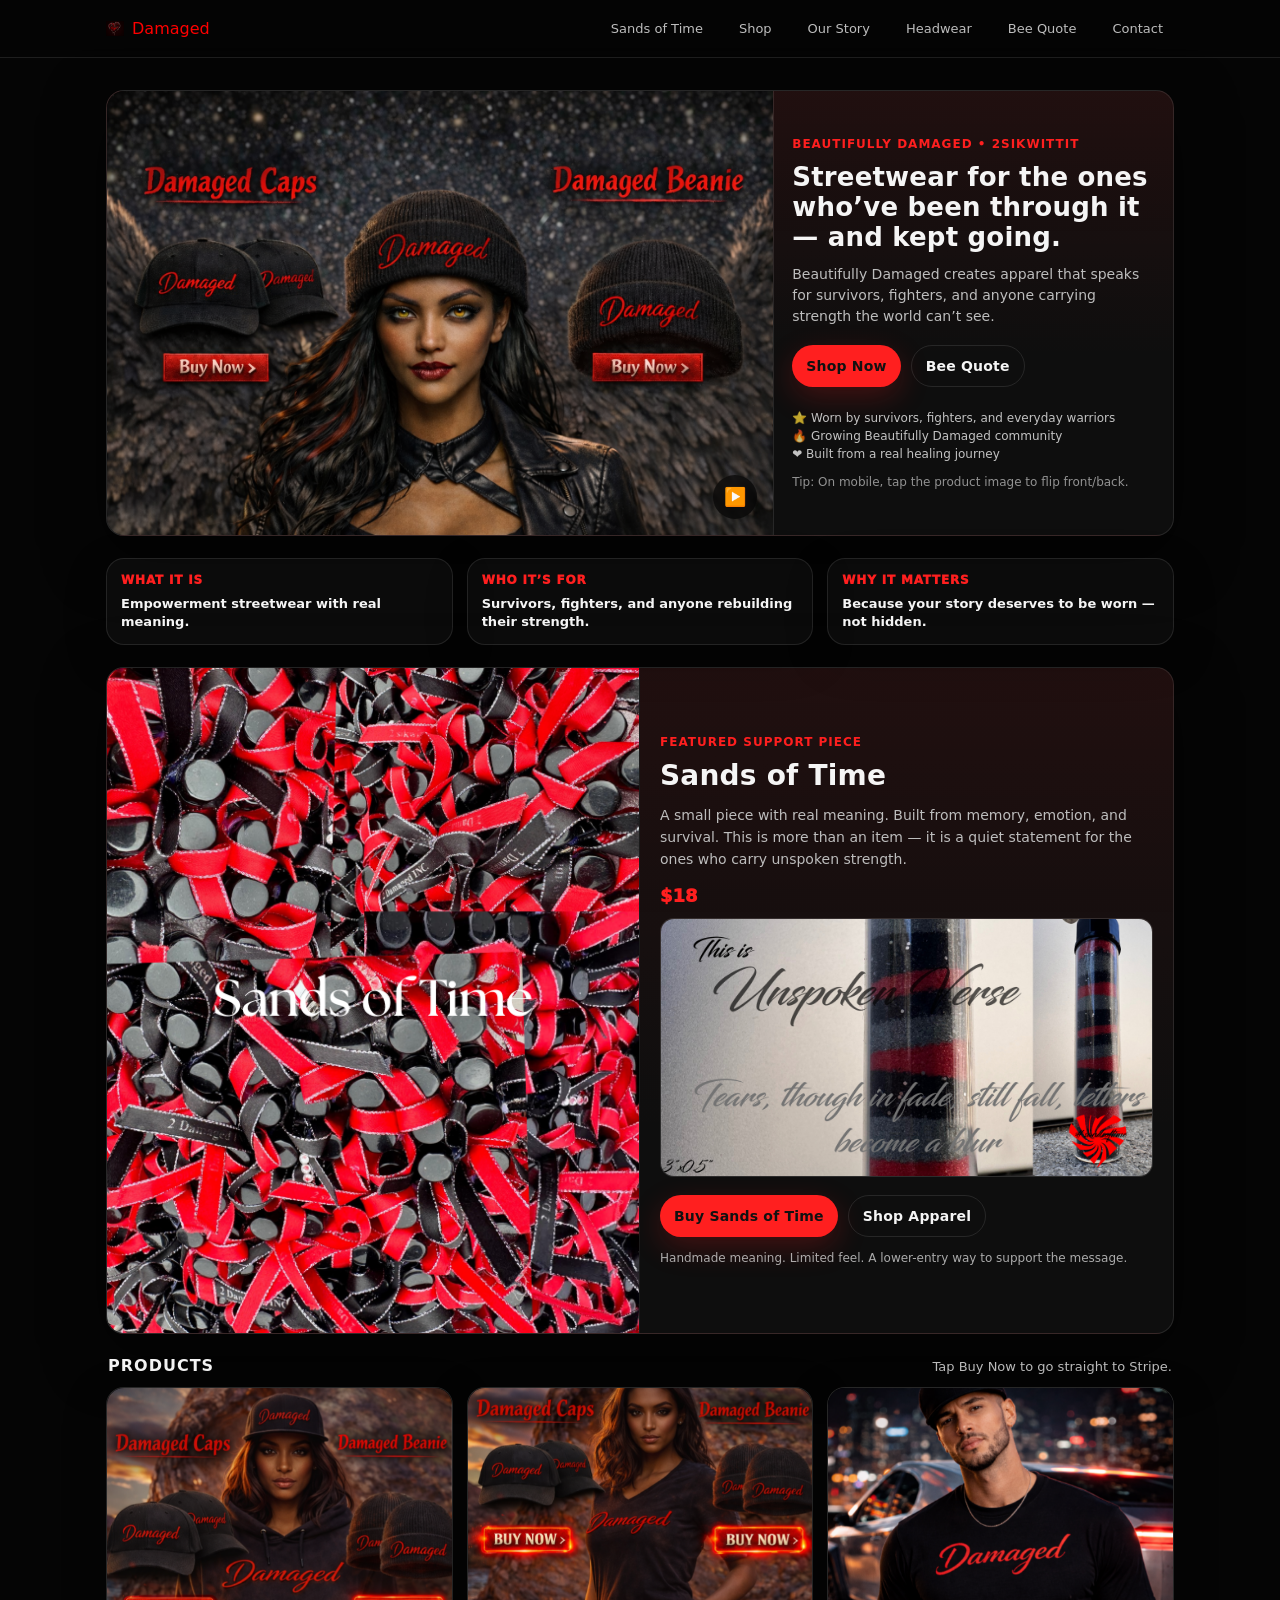
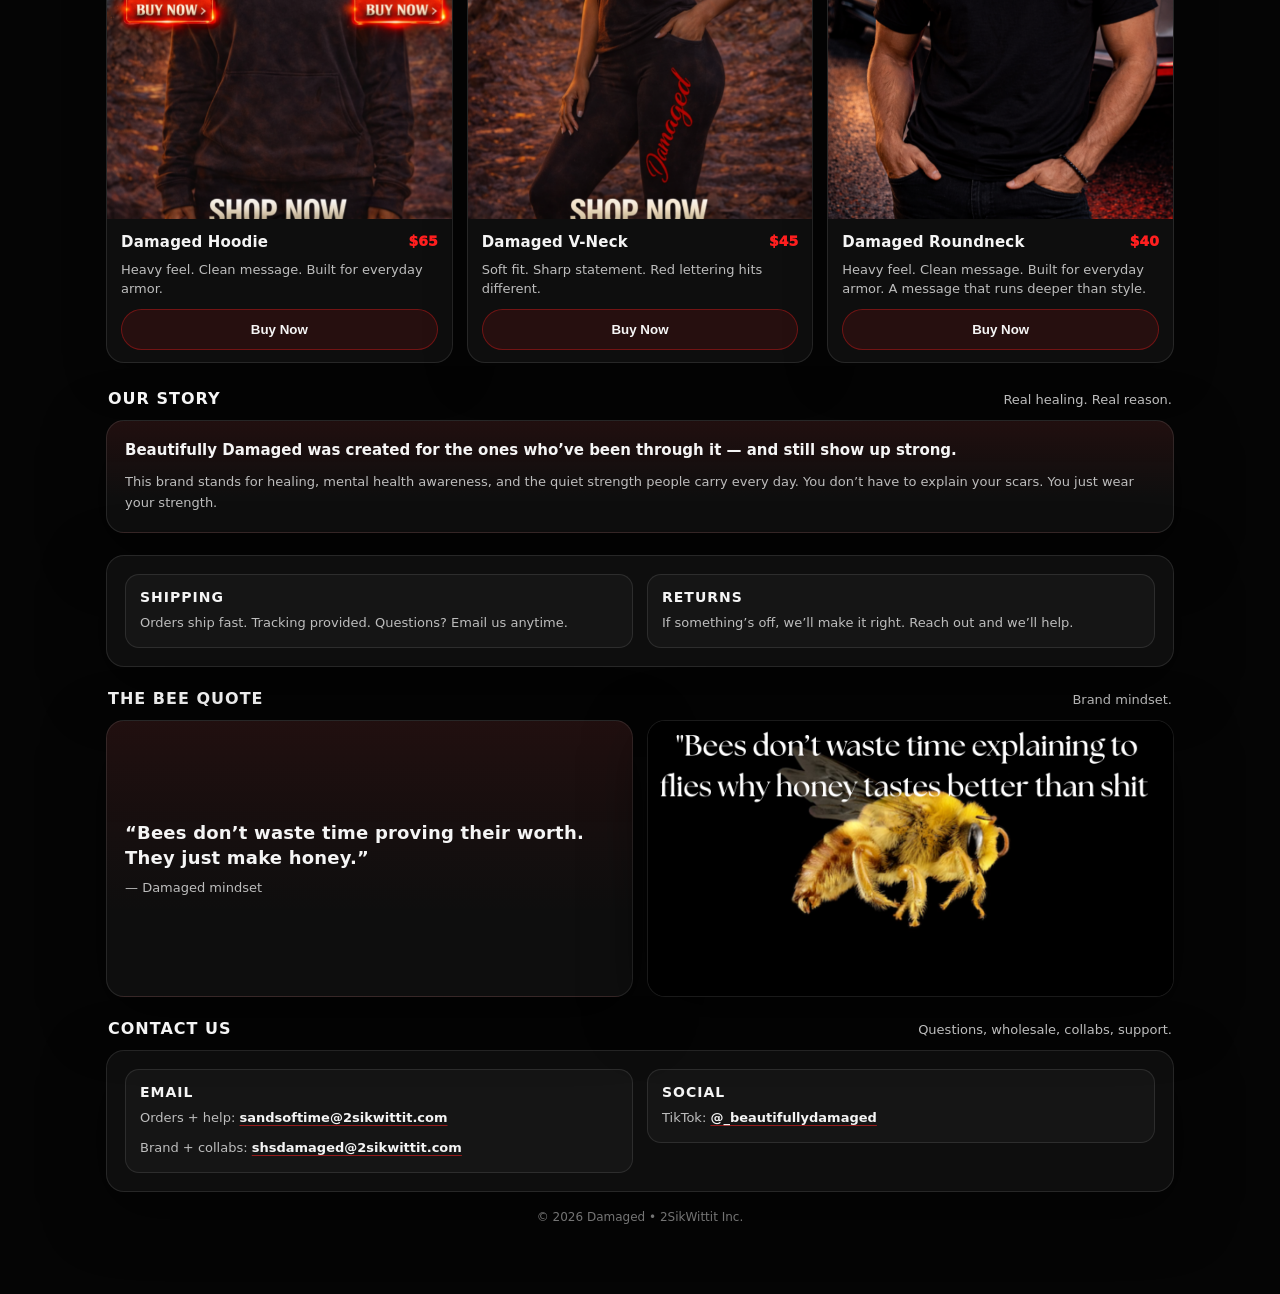
==== index.html @ e247fdb5 "added an image" ====
<!DOCTYPE html>
<html lang="en">
<head>
  <meta charset="UTF-8" />
  <meta name="viewport" content="width=device-width,initial-scale=1" />
  <title>Damaged | Mini Shop</title>

  <style>
    :root{
      --bg:#050505;
      --panel:#0e0e0e;
      --text:#f5f5f5;
      --muted:#bdbdbd;
      --red:#ff1f1f;
      --line:rgba(255,255,255,.10);
      --shadow: 0 18px 60px rgba(0,0,0,.55);
      --radius: 18px;
    }

    *{ box-sizing:border-box; }
    html,body{ margin:0; padding:0; background:var(--bg); color:var(--text); font-family: system-ui,-apple-system,Segoe UI,Roboto,Arial,sans-serif; }
    a{ color:inherit; text-decoration:none; }
    img{ max-width:100%; display:block; }

    /* Sticky Top Bar */
    .topbar{
      position:sticky; top:0; z-index:50;
      background: rgba(5,5,5,.72);
      backdrop-filter: blur(10px);
      border-bottom:1px solid var(--line);
    }
    .topbar-inner{
      max-width:1100px; margin:0 auto;
      display:flex; align-items:center; justify-content:space-between;
      padding:12px 16px;
      gap:14px;
    }
    .brand {
  display: flex;
  align-items: center;
  gap: 8px;
}
.brand span {
  color: red;
}

.brand-heart {
  width: 18px;
  height: 18px;
  object-fit: contain;
}

    .nav{
      display:flex; gap:14px; align-items:center;
      font-size:13px; color:var(--muted);
    }
    .nav a{ padding:8px 10px; border-radius:999px; border:1px solid transparent; }
    .nav a:hover{ border-color:var(--line); color:var(--text); }

    /* Layout */
    .wrap{ max-width:1100px; margin:0 auto; padding:18px 16px 70px; }

    /* HERO VIDEO */
    .hero{
      margin-top:14px;
      border:1px solid var(--line);
      background: linear-gradient(180deg, rgba(255,31,31,.08), transparent 60%), var(--panel);
      border-radius: var(--radius);
      overflow:hidden;
      box-shadow: var(--shadow);
    }
    .hero-grid{
      display:grid;
      grid-template-columns: 1.25fr .75fr;
      gap:0;
    }
    .hero-media{
      position:relative;
      background:#000;
      min-height:260px;
    }
    .hero-media video{
      width:100%;
      height:100%;
      object-fit:cover;
      display:block;
    }
    .hero-copy{
      padding:20px 18px;
      border-left:1px solid var(--line);
      display:flex;
      flex-direction:column;
      justify-content:center;
      gap:12px;
    }
    .kicker{
      color:var(--red);
      font-weight:900;
      letter-spacing:1px;
      text-transform:uppercase;
      font-size:12px;
    }
    h1{
      margin:0;
      font-size:26px;
      line-height:1.15;
      letter-spacing:.2px;
    }
    .sub{
      margin:0;
      color:var(--muted);
      line-height:1.5;
      font-size:14px;
    }
    .cta-row{
      display:flex; gap:10px; flex-wrap:wrap;
      margin-top:6px;
    }
    .btn{
      appearance:none; border:none; cursor:pointer;
      padding:12px 14px;
      border-radius:999px;
      font-weight:850;
      letter-spacing:.2px;
      font-size:14px;
      display:inline-flex; align-items:center; justify-content:center;
      gap:10px;
      transition: transform .12s ease, filter .12s ease, background .12s ease, border-color .12s ease;
      user-select:none;
      white-space:nowrap;
    }
    .btn:active{ transform: translateY(1px); }
    .btn-primary{
      background: var(--red);
      color:#111;
      box-shadow: 0 10px 30px rgba(255,31,31,.22);
    }
    .btn-primary:hover{ filter: brightness(1.05); }
    .btn-ghost{
      background: transparent;
      border:1px solid var(--line);
      color:var(--text);
    }
    .btn-ghost:hover{ border-color: rgba(255,255,255,.25); }

    /* Section headings */
    .section{ margin-top:22px; }
    .section-head{
      display:flex; align-items:baseline; justify-content:space-between; gap:10px;
      margin:0 2px 12px;
    }
    .section-head h2{
      margin:0;
      font-size:16px;
      text-transform:uppercase;
      letter-spacing:1px;
    }
    .section-head p{
      margin:0;
      color:var(--muted);
      font-size:13px;
    }

    /* PRODUCTS */
    .grid{
      display:grid;
      grid-template-columns: repeat(3, 1fr);
      gap:14px;
    }
    .card{
      border:1px solid var(--line);
      background: var(--panel);
      border-radius: var(--radius);
      overflow:hidden;
      box-shadow: 0 14px 40px rgba(0,0,0,.35);
      display:flex;
      flex-direction:column;
      min-height: 100%;
    }
.valuebar{
  display:grid;
  grid-template-columns: repeat(3,1fr);
  gap:14px;
}
.value{
  border:1px solid var(--line);
  background: rgba(255,255,255,.03);
  border-radius: var(--radius);
  padding:14px;
  box-shadow: 0 14px 40px rgba(0,0,0,.25);
}
.value-title{
  color: var(--red);
  font-weight:950;
  letter-spacing:.8px;
  text-transform:uppercase;
  font-size:12px;
  margin-bottom:8px;
}
.value-text{
  color: var(--text);
  font-weight:750;
  line-height:1.35;
  font-size:13px;
}

    /* Flip Wrapper */
    .flip-wrapper{
      position:relative;
      aspect-ratio: 4 / 5;
      background:#000;
      overflow:hidden;
    }
    .flip-wrapper img{
      position:absolute;
      inset:0;
      width:100%;
      height:100%;
      object-fit:cover;
      transform: scale(1.02);
      transition: opacity .28s ease, transform .35s ease;
      will-change: opacity, transform;
    }
    .flip-wrapper img.back{ opacity:0; }
    .card:hover .flip-wrapper img.front{ opacity:0; }
    .card:hover .flip-wrapper img.back{ opacity:1; }
    .card:hover .flip-wrapper img{ transform: scale(1.06); }

    /* Mobile: tap-to-toggle */
    .card.is-flipped .flip-wrapper img.front{ opacity:0; }
    .card.is-flipped .flip-wrapper img.back{ opacity:1; }

    .card .body{
      padding:14px 14px 12px;
      display:flex;
      flex-direction:column;
      gap:10px;
      flex:1;
    }
    .title-row{
      display:flex; align-items:flex-start; justify-content:space-between; gap:10px;
    }
    .title{
      margin:0;
      font-weight:900;
      letter-spacing:.2px;
      font-size:15px;
      line-height:1.2;
    }
    .price{
      color:var(--red);
      font-weight:950;
      font-size:14px;
      white-space:nowrap;
    }
    .desc{
      margin:0;
      color:var(--muted);
      font-size:13px;
      line-height:1.45;
      min-height: 34px;
    }
    .buy{
      margin-top:auto;
      display:flex;
      gap:10px;
      align-items:center;
    }
    .btn-buy{
      width:100%;
      background: rgba(255,31,31,.10);
      border:1px solid rgba(255,31,31,.35);
      color:var(--text);
      padding:12px 14px;
      border-radius:999px;
      font-weight:900;
      cursor:pointer;
      transition: filter .12s ease, transform .12s ease, border-color .12s ease;
    }
    .btn-buy:hover{
      filter: brightness(1.12);
      border-color: rgba(255,31,31,.55);
    }
    .hint{
      font-size:12px;
      color:rgba(255,255,255,.55);
      margin:0;
    }
   /* 🔥 Micro social proof */
.micro-proof{
  margin-top:10px;
  font-size:12px;
  color:rgba(255,255,255,.75);
  line-height:1.5;
}

/* Optional: extra breathing room above the Story section */
#story{
  margin-top:26px;
}

.story{
  border:1px solid var(--line);
  background: linear-gradient(180deg, rgba(255,31,31,.08), transparent 70%), var(--panel);
  border-radius: var(--radius);
  padding:18px;
  box-shadow: var(--shadow);
}
.story-lead{
  margin:0 0 10px;
  font-size:15px;
  font-weight:850;
  line-height:1.55;
}
.story-sub{
  margin:0;
  color: var(--muted);
  font-size:13px;
  line-height:1.6;
}

    /* BEE QUOTE */
    .bee{
      display:grid;
      grid-template-columns: 1fr 1fr;
      gap:14px;
      align-items:stretch;
    }
    blockquote{
      margin:0;
      padding:18px;
      border-radius: var(--radius);
      border:1px solid var(--line);
      background: linear-gradient(180deg, rgba(255,31,31,.08), transparent 70%), var(--panel);
      box-shadow: var(--shadow);
      display:flex;
      flex-direction:column;
      justify-content:center;
      gap:10px;
    }
    blockquote .q{
      font-size:18px;
      line-height:1.35;
      font-weight:900;
      letter-spacing:.2px;
    }
    blockquote .by{
      color:var(--muted);
      font-size:13px;
    }
    .bee-img{
      border-radius: var(--radius);
      overflow:hidden;
      border:1px solid var(--line);
      background:#000;
      box-shadow: var(--shadow);
      min-height: 240px;
    }
    .bee-img img{
      width:100%;
      height:100%;
      object-fit:cover;
    }

    /* CONTACT */
    .contact{
      border:1px solid var(--line);
      background: var(--panel);
      border-radius: var(--radius);
      padding:18px;
      box-shadow: var(--shadow);
      display:grid;
      grid-template-columns: 1fr 1fr;
      gap:14px;
      align-items:start;
    }
    .contact h3{
      margin:0 0 8px;
      text-transform:uppercase;
      letter-spacing:1px;
      font-size:14px;
    }
    .contact p{
      margin:0;
      color:var(--muted);
      line-height:1.55;
      font-size:13px;
    }
    .contact .box{
      border:1px solid var(--line);
      border-radius: 14px;
      padding:14px;
      background: rgba(255,255,255,.03);
    }
    .contact a{
      color: var(--text);
      font-weight:900;
      text-decoration: underline;
      text-decoration-color: rgba(255,31,31,.55);
      text-underline-offset: 3px;
    }

    footer{
      margin-top:18px;
      color:rgba(255,255,255,.45);
      font-size:12px;
      text-align:center;
    }

    /* Responsive */
    @media (max-width: 900px){
    .valuebar{ grid-template-columns: 1fr; }
      .hero-grid{ grid-template-columns: 1fr; }
      .hero-copy{ border-left:none; border-top:1px solid var(--line); }
      .grid{ grid-template-columns: repeat(2, 1fr); }
      .bee{ grid-template-columns: 1fr; }
      .contact{ grid-template-columns: 1fr; }
    }
    @media (max-width: 520px){
      .grid{ grid-template-columns: 1fr; }
      h1{ font-size:22px; }
    }
   .sound-btn {
  background: rgba(0,0,0,0.6);   /* subtle dark circle */
  color: white;
  border: none;
  width: 44px;
  height: 44px;
  border-radius: 50%;
  cursor: pointer;

  display: flex;
  align-items: center;
  justify-content: center;

  font-size: 18px;
  line-height: 1;

  position: absolute;
  bottom: 16px;
  right: 16px;

  backdrop-filter: blur(6px);
}

.sound-btn:hover {
  background: rgba(0,0,0,0.8);
}
/* FEATURED SANDS OF TIME */
.featured{
  margin-top:22px;
  border:1px solid var(--line);
  background: linear-gradient(180deg, rgba(255,31,31,.08), transparent 70%), var(--panel);
  border-radius: var(--radius);
  overflow:hidden;
  box-shadow: var(--shadow);
}

.featured-grid{
  display:grid;
  grid-template-columns: 1fr 1fr;
  gap:0;
}

.featured-media{
  border-right:1px solid var(--line);
  background:#000;
}

.featured-media img{
  width:100%;
  height:100%;
  object-fit:cover;
  display:block;
}

.featured-copy{
  padding:22px 20px;
  display:flex;
  flex-direction:column;
  justify-content:center;
  gap:12px;
}

.featured-kicker{
  color:var(--red);
  font-weight:900;
  letter-spacing:1px;
  text-transform:uppercase;
  font-size:12px;
}

.featured-title{
  margin:0;
  font-size:28px;
  line-height:1.1;
  font-weight:900;
  letter-spacing:.2px;
}

.featured-sub{
  margin:0;
  color:var(--muted);
  line-height:1.6;
  font-size:14px;
}

.featured-verse{
  border:1px solid var(--line);
  background: rgba(255,255,255,.03);
  border-radius: 14px;
  overflow:hidden;
}

.featured-verse img{
  width:100%;
  display:block;
}

.featured-price{
  color:var(--red);
  font-weight:950;
  font-size:18px;
  margin-top:2px;
}

.featured-note{
  font-size:12px;
  color:rgba(255,255,255,.65);
  line-height:1.5;
}

@media (max-width: 900px){
  .featured-grid{
    grid-template-columns:1fr;
  }

  .featured-media{
    border-right:none;
    border-bottom:1px solid var(--line);
  }

  .featured-title{
    font-size:24px;
  }
}

  </style>
</head>

<body>
  <header class="topbar">
    <div class="topbar-inner">
      <div class="brand">
  <img src="ad/images/DamagedHeart.jpeg" alt="Damaged Heart" class="brand-heart">
  <span>Damaged</span>
</div>

      <nav class="nav">
        <a href="#sands">Sands of Time</a>
  <a href="#shop">Shop</a>
  <a href="#story">Our Story</a>
  <a href="ad2.html">Headwear</a>
  <a href="#bee">Bee Quote</a>
  <a href="#contact">Contact</a>
</nav>
    </div>
  </header>

  <main class="wrap">

    <!-- HERO VIDEO -->
    <section class="hero" id="top">
  <div class="hero-grid">
 <!-- LEFT SIDE: VIDEO -->
    <div class="hero-media">
      <video id="adVideo" autoplay muted loop playsinline preload="metadata"
        poster="ad/images/beanieredstitchdamagedMastercopy.png">
        <source src="ad/video/ad.mp4" type="video/mp4" />
      </video>

      <button id="soundBtn" class="sound-btn" type="button" aria-label="Enable sound">▶️</button>
    </div>
     <!-- ✅ RIGHT SIDE: ALL TEXT MUST BE INSIDE THIS -->
<div class="hero-copy">
    
     <div class="kicker">Beautifully Damaged • 2SikWittit</div>

      <h1>
        Streetwear for the ones who’ve been through it — and kept going.
      </h1>

      <p class="sub">
        Beautifully Damaged creates apparel that speaks for survivors,
        fighters, and anyone carrying strength the world can’t see.
      </p>

      <div class="cta-row">
        <a class="btn btn-primary" href="ad2.html">Shop Now</a>
        <a class="btn btn-ghost" href="#bee">Bee Quote</a>
      </div>

      <div class="micro-proof">
        ⭐ Worn by survivors, fighters, and everyday warriors<br>
        🔥 Growing Beautifully Damaged community<br>
        ❤️ Built from a real healing journey
      </div>

      <p class="hint">Tip: On mobile, tap the product image to flip front/back.</p>

    </div>
  </div>
</section>
    
<!-- VALUE CLARITY (ADD THIS HERE) -->
 <section class="section" id="why">
  <div class="valuebar">

    <div class="value">
      <div class="value-title">What it is</div>
      <div class="value-text">
        Empowerment streetwear with real meaning.
      </div>
    </div>

    <div class="value">
      <div class="value-title">Who it’s for</div>
      <div class="value-text">
        Survivors, fighters, and anyone rebuilding their strength.
      </div>
    </div>

    <div class="value">
      <div class="value-title">Why it matters</div>
      <div class="value-text">
        Because your story deserves to be worn — not hidden.
      </div>
    </div>

  </div>
</section>
<!-- FEATURED SANDS OF TIME -->
<section class="featured" id="sands">
  <div class="featured-grid">

    <div class="featured-media">
      <img src="ad/images/NewGiftSet.png" alt="Sands of Time collection">
    </div>

    <div class="featured-copy">
      <div class="featured-kicker">Featured support piece</div>

      <h2 class="featured-title">Sands of Time</h2>

      <p class="featured-sub">
        A small piece with real meaning. Built from memory, emotion, and survival.
        This is more than an item — it is a quiet statement for the ones who carry
        unspoken strength.
      </p>

      <div class="featured-price">$18</div>

      <div class="featured-verse">
        <img src="ad/images/UnspokenVerse.png" alt="Unspoken Verse for Sands of Time">
      </div>

      <div class="cta-row">
        <a class="btn btn-primary" href="https://buy.stripe.com/4gMdRb2Q54B2cop62ocfK0k" target="_blank" rel="noopener">
          Buy Sands of Time
        </a>
        <a class="btn btn-ghost" href="#shop">Shop Apparel</a>
      </div>

      <div class="featured-note">
        Handmade meaning. Limited feel. A lower-entry way to support the message.
      </div>
    </div>

  </div>
</section>
    <!-- PRODUCTS (2 or 3) -->
    <section class="section" id="shop">
      <div class="section-head">
        <h2>Products</h2>
        <p>Tap Buy Now to go straight to Stripe.</p>
      </div>

      <div class="grid">

        <!-- PRODUCT 1 -->
        <article class="card" data-payment-link="https://buy.stripe.com/14A14p76l2sU1JL4YkcfK0a">
          <div class="flip-wrapper" role="button" aria-label="Flip product image">
            <!-- Replace these two images with your front/back files -->
            <img class="front" src="ad/images/NewHoodieFront.png" alt="Damaged Hoodie - Front">
            <img class="back"  src="ad/images/NewHoodieBack.png"  alt="Damaged Hoodie - Back">
          </div>
          <div class="body">
            <div class="title-row">
              <p class="title">Damaged Hoodie</p>
              <div class="price">$65</div>
            </div>
            <p class="desc">Heavy feel. Clean message. Built for everyday armor.</p>
            <div class="buy">
              <button class="btn-buy">Buy Now</button>
            </div>
          </div>
        </article>

        <!-- PRODUCT 2 -->
        <article class="card" data-payment-link="https://buy.stripe.com/9B68wR62hffGewxeyUcfK07">
          <div class="flip-wrapper" role="button" aria-label="Flip product image">
            <img class="front" src="ad/images/NewVneck.png" alt="Damaged V-Neck - Front">
            <img class="back"  src="ad/images/NewVneckBack.png"  alt="Damaged V-Neck - Back">
          </div>
          <div class="body">
            <div class="title-row">
              <p class="title">Damaged V-Neck</p>
              <div class="price">$45</div>
            </div>
            <p class="desc">Soft fit. Sharp statement. Red lettering hits different.</p>
            <div class="buy">
              <button class="btn-buy">Buy Now</button>
            </div>
          </div>
        </article>

        <!-- PRODUCT 3 (OPTIONAL) -->
        <article class="card" data-payment-link="https://buy.stripe.com/6oUfZjduJebCdst0I4cfK08">
          <div class="flip-wrapper" role="button" aria-label="Flip product image">
            <img class="front" src="ad/images/NewMale2Roundneck.png" alt="Damaged Beanie - Front">
            <img class="back"  src="ad/images/NewMale2Roundneckback.png"  alt="Damaged Beanie - Back">
          </div>
          <div class="body">
            <div class="title-row">
              <p class="title">Damaged Roundneck</p>
              <div class="price">$40</div>
            </div>
            <p class="desc">Heavy feel. Clean message. Built for everyday armor. A message that runs deeper than style.</p>

            <div class="buy">
              <button class="btn-buy">Buy Now</button>
            </div>
          </div>
        </article>

       </div>
    </section>

    <section class="section" id="story">
      <div class="section-head">
        <h2>Our Story</h2>
        <p>Real healing. Real reason.</p>
      </div>

      <div class="story">
        <p class="story-lead">
          Beautifully Damaged was created for the ones who’ve been through it —
          and still show up strong.
        </p>

        <p class="story-sub">
          This brand stands for healing, mental health awareness, and the quiet
          strength people carry every day. You don’t have to explain your scars.
          You just wear your strength.
        </p>
      </div>
    
    </section>

    <section class="section" id="shipping">
      <div class="contact">
        <div class="box">
          <h3>Shipping</h3>
          <p>Orders ship fast. Tracking provided. Questions? Email us anytime.</p>
        </div>
        <div class="box">
          <h3>Returns</h3>
          <p>If something’s off, we’ll make it right. Reach out and we’ll help.</p>
        </div>
      </div>
    </section>
    <!-- BEE QUOTE + IMAGE -->
    <section class="section" id="bee">
      <div class="section-head">
        <h2>The Bee Quote</h2>
        <p>Brand mindset.</p>
      </div>

      <div class="bee">
        <blockquote>
          <div class="q">
            “Bees don’t waste time proving their worth. They just make honey.”
          </div>
          <div class="by">— Damaged mindset</div>
        </blockquote>

        <div class="bee-img">
          <!-- Replace with your bee image path -->
          <img src="ad/images/bees.png" alt="Bee image">
        </div>
      </div>
    </section>

    <!-- CONTACT -->
    <section class="section" id="contact">
      <div class="section-head">
        <h2>Contact Us</h2>
        <p>Questions, wholesale, collabs, support.</p>
      </div>

      <div class="contact">
        <div class="box">
          <h3>Email</h3>
          <p>
            Orders + help:
            <a href="mailto:sandsoftime@2sikwittit.com">sandsoftime@2sikwittit.com</a>
          </p>
          <p style="margin-top:10px;">
            Brand + collabs:
            <a href="mailto:shsdamaged@2sikwittit.com">shsdamaged@2sikwittit.com</a>
          </p>
        </div>

        <div class="box">
          <h3>Social</h3>
          <p>
  TikTok:
  <a href="https://www.tiktok.com/@_beautifullydamaged" target="_blank" rel="noopener">
    @_beautifullydamaged
  </a>
</p>

        </div>
      </div>

      <footer>
        © <span id="year"></span> Damaged • 2SikWittit Inc.
      </footer>
    </section>

  </main>

  <script>
    // Footer year
    document.getElementById("year").textContent = new Date().getFullYear();

    // Stripe redirect (Buy Now)
    document.addEventListener("click", (e) => {
      const buyBtn = e.target.closest(".btn-buy");
      if (buyBtn) {
        e.preventDefault();
        e.stopPropagation();
        if (typeof e.stopImmediatePropagation === "function") e.stopImmediatePropagation();

        const card = buyBtn.closest(".card");
        const link = (card?.dataset.paymentLink || "").trim();
console.log("Stripe link:", link);

        if (!link || !link.startsWith("https://buy.stripe.com/")) {
          alert("Payment link missing or invalid for this item.");
          return;
        }

        buyBtn.textContent = "Redirecting…";
        window.location.href = link;
        return;
      }

      // Mobile flip: tap image to toggle front/back
      const flip = e.target.closest(".flip-wrapper");
      if (flip) {
        const card = flip.closest(".card");
        if (!card) return;

        // Don't flip if user tapped Buy button area
        card.classList.toggle("is-flipped");
      }
    });
  </script>
  
<script>
document.addEventListener("DOMContentLoaded", () => {
  const v = document.getElementById("adVideo");
  const btn = document.getElementById("soundBtn");
  if (!v || !btn) return;

  btn.addEventListener("click", async () => {
    // Unmute + force volume
    v.muted = false;
    v.volume = 1;

    try {
      await v.play();
      btn.textContent = "🔊";
    } catch (e) {
      console.log("play() blocked:", e);
    }

    // Debug info (check Console)
    console.log("muted:", v.muted, "volume:", v.volume, "paused:", v.paused);
  });
});
</script>

</body>
</html>
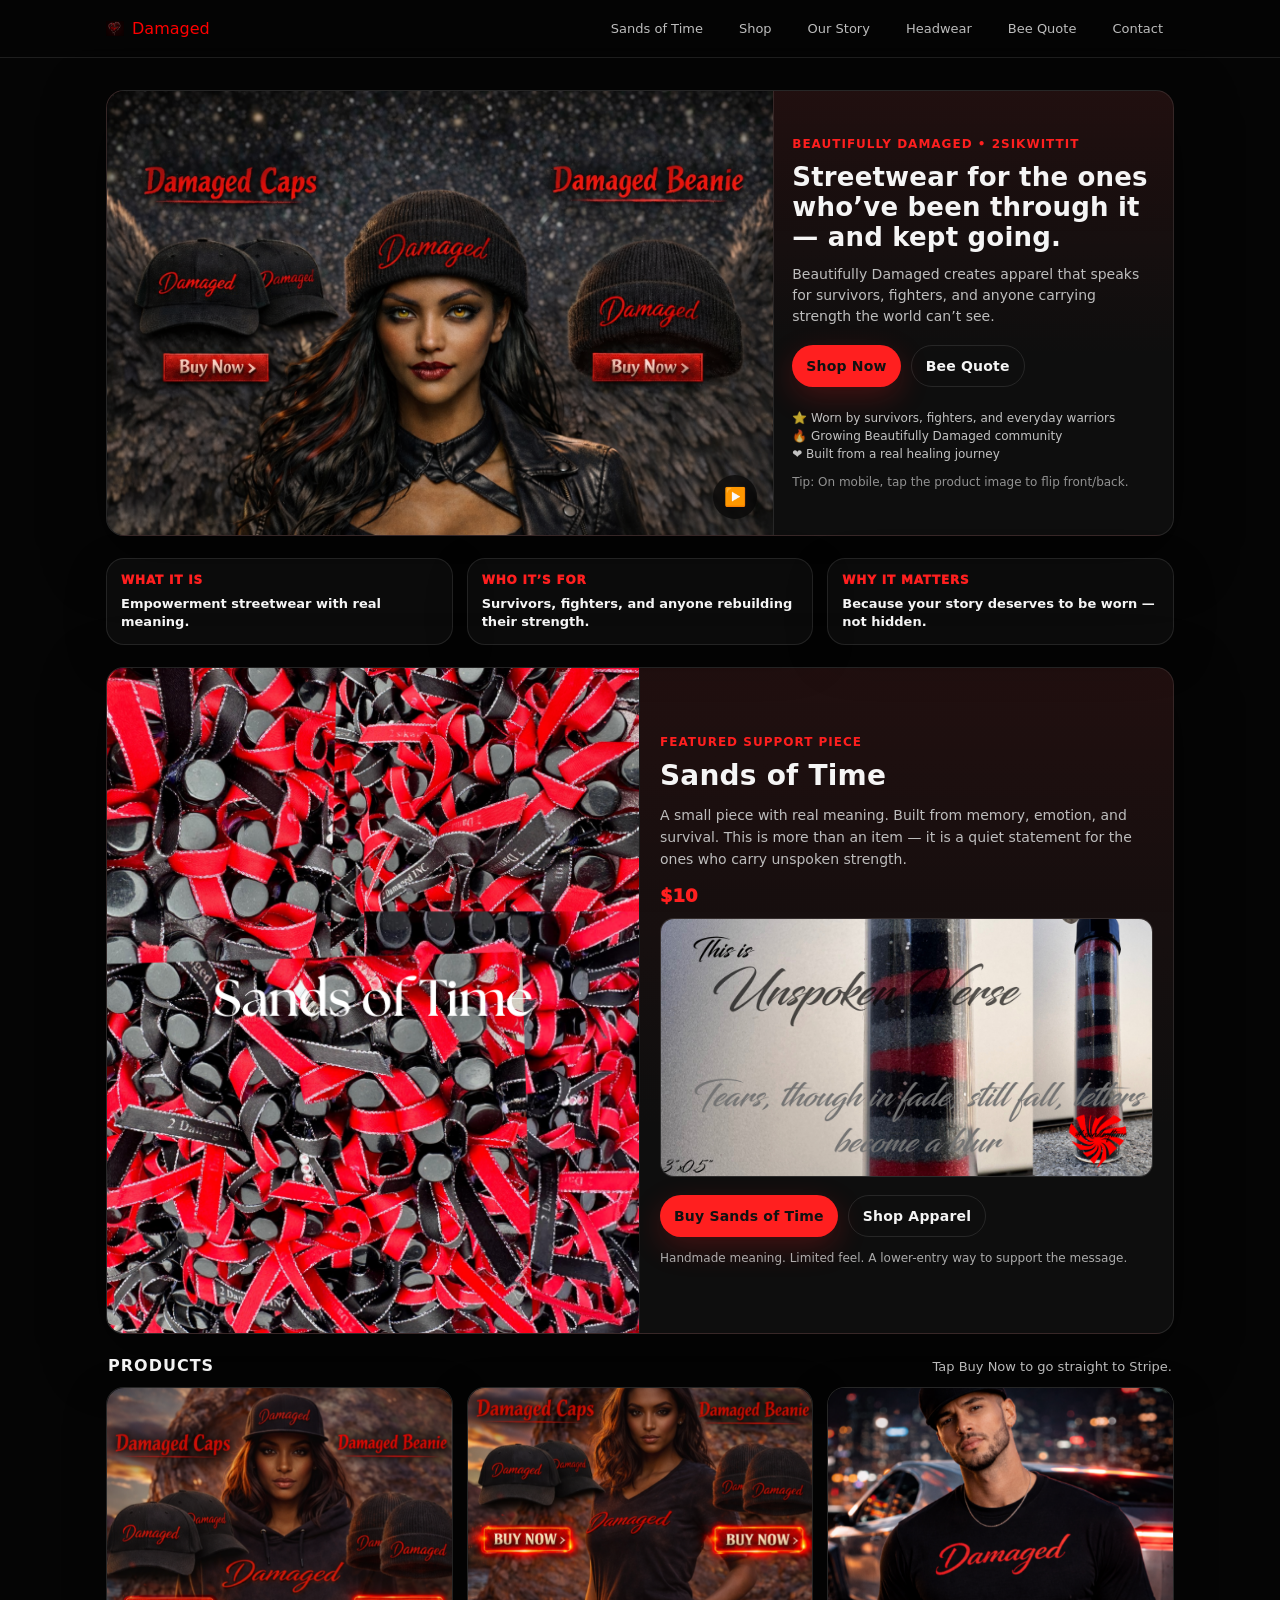
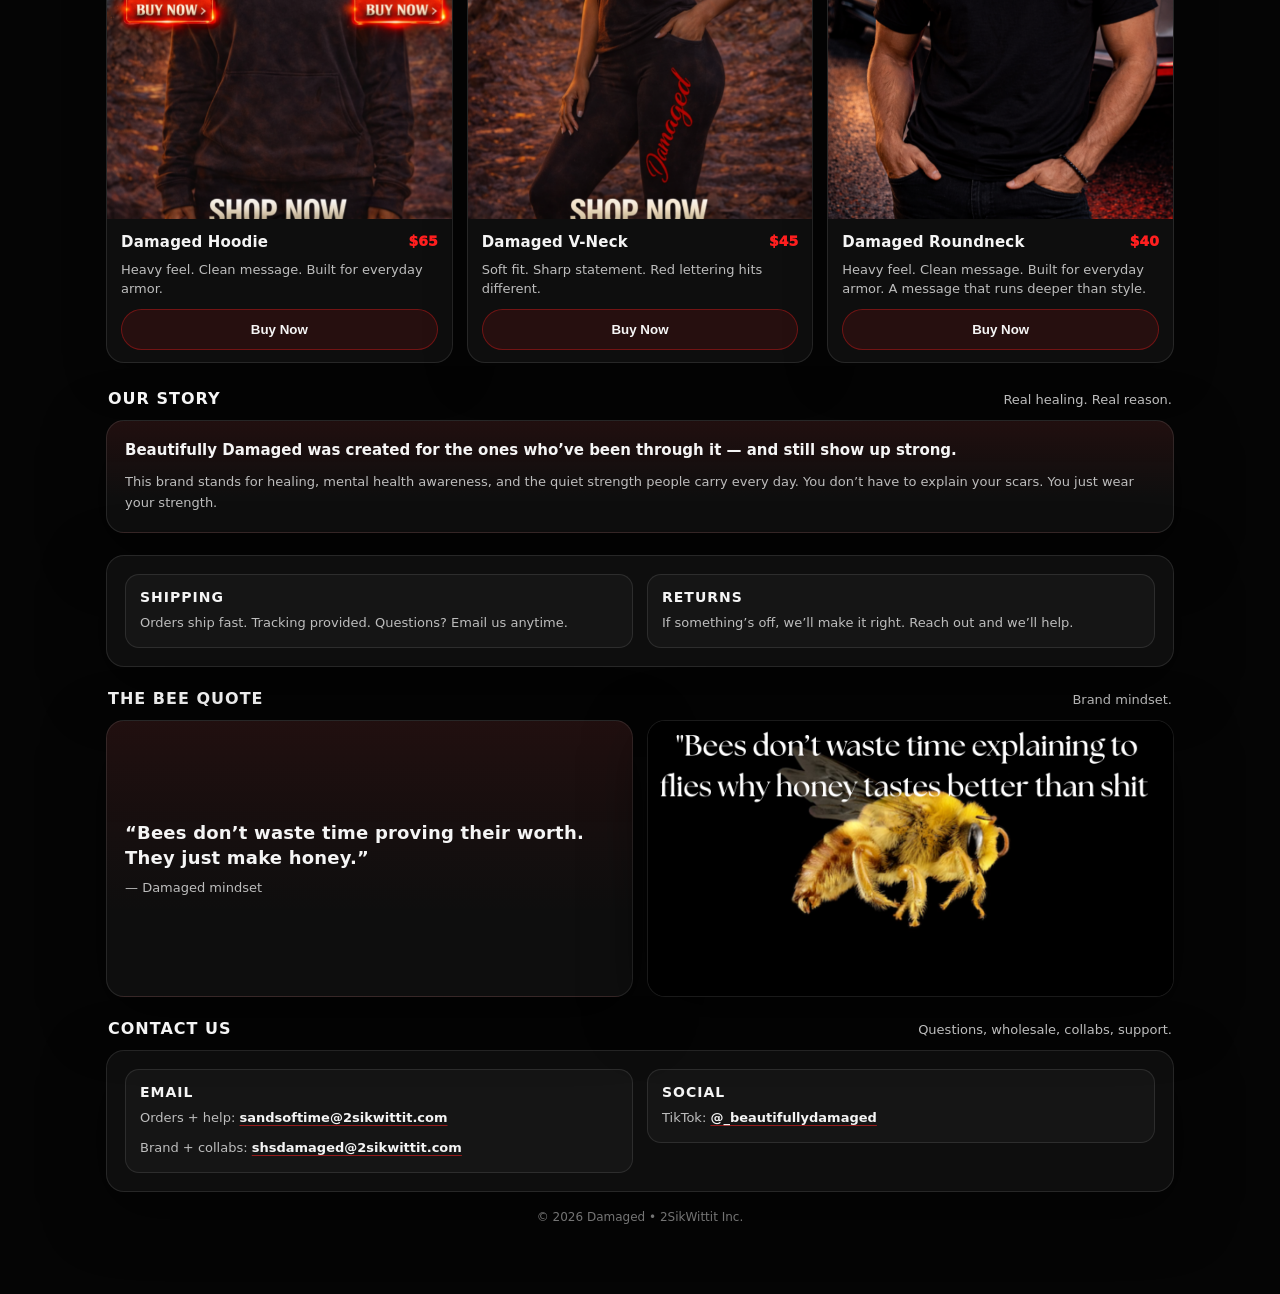
==== commit 261d8f7b: "$10 trinket" ====
--- a/index.html
+++ b/index.html
@@ -658,7 +658,7 @@
         unspoken strength.
       </p>
 
-      <div class="featured-price">$18</div>
+      <div class="featured-price">$10</div>
 
       <div class="featured-verse">
         <img src="ad/images/UnspokenVerse.png" alt="Unspoken Verse for Sands of Time">
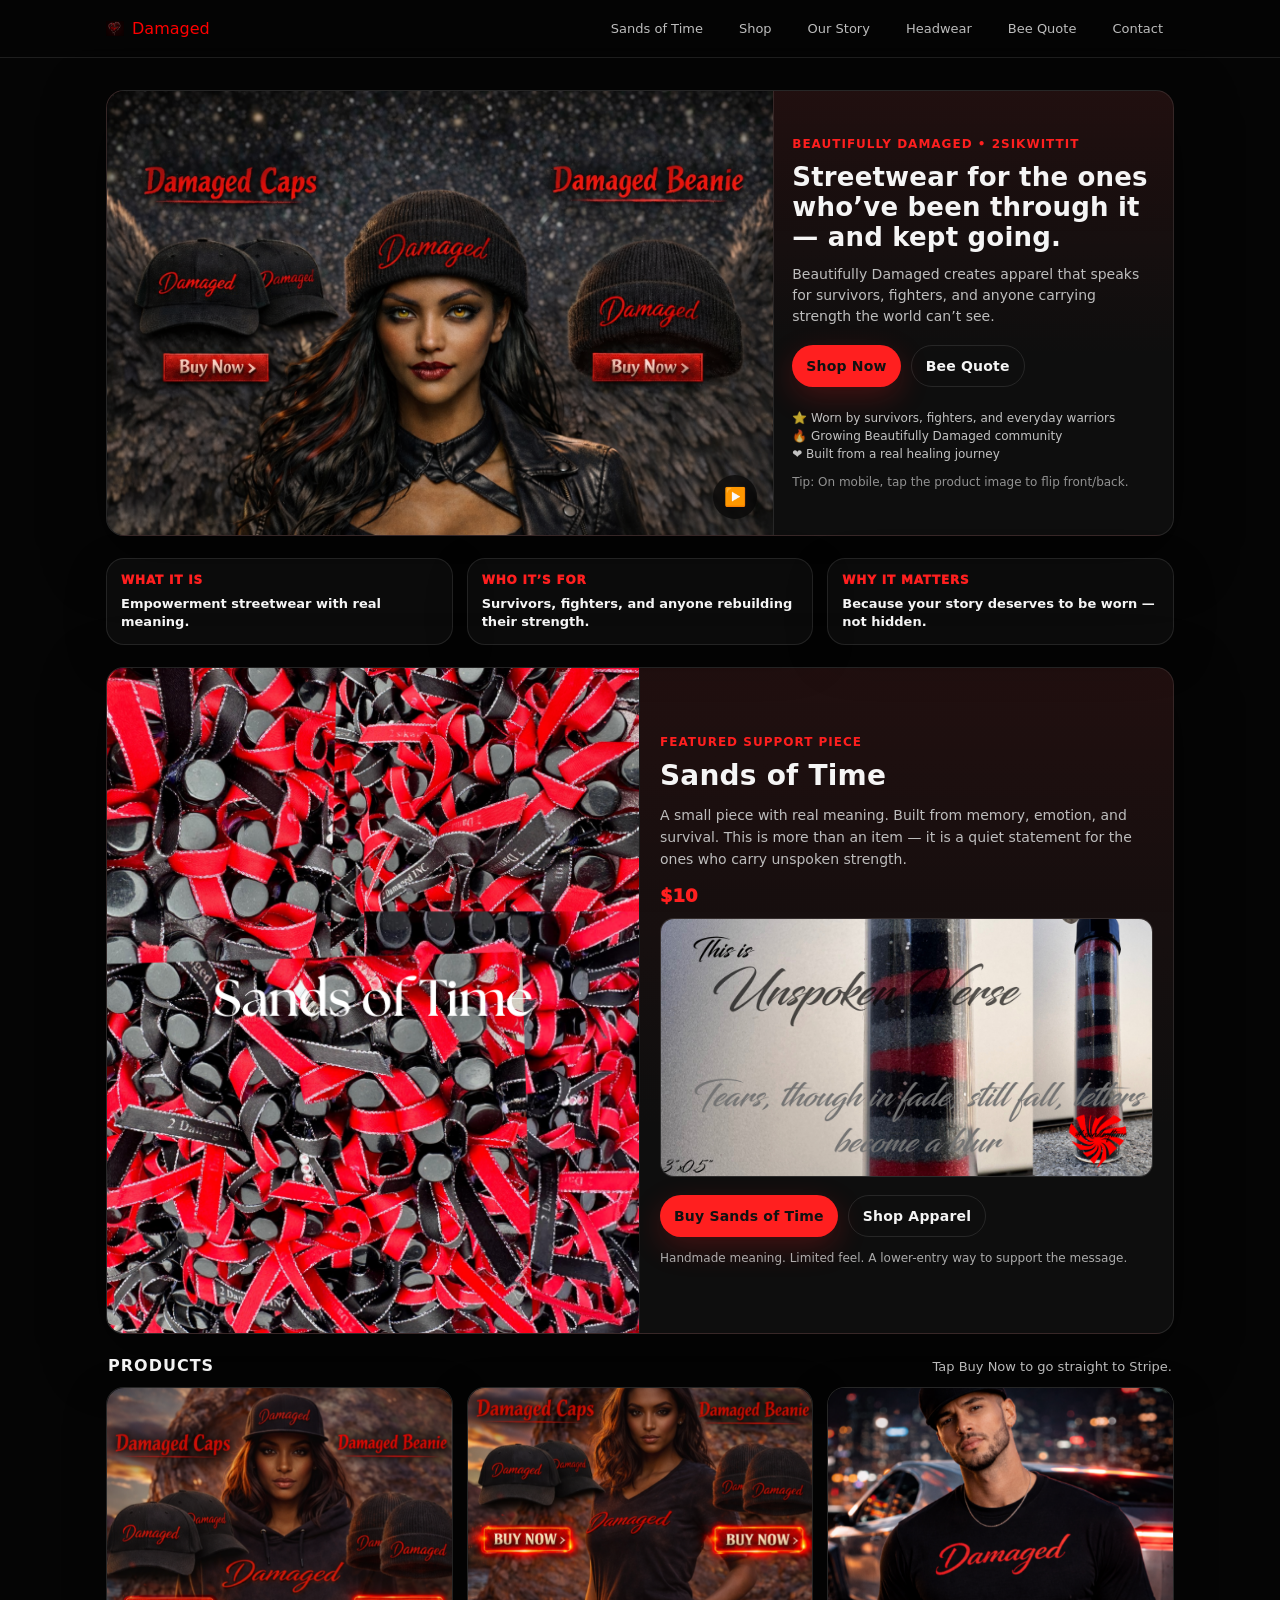
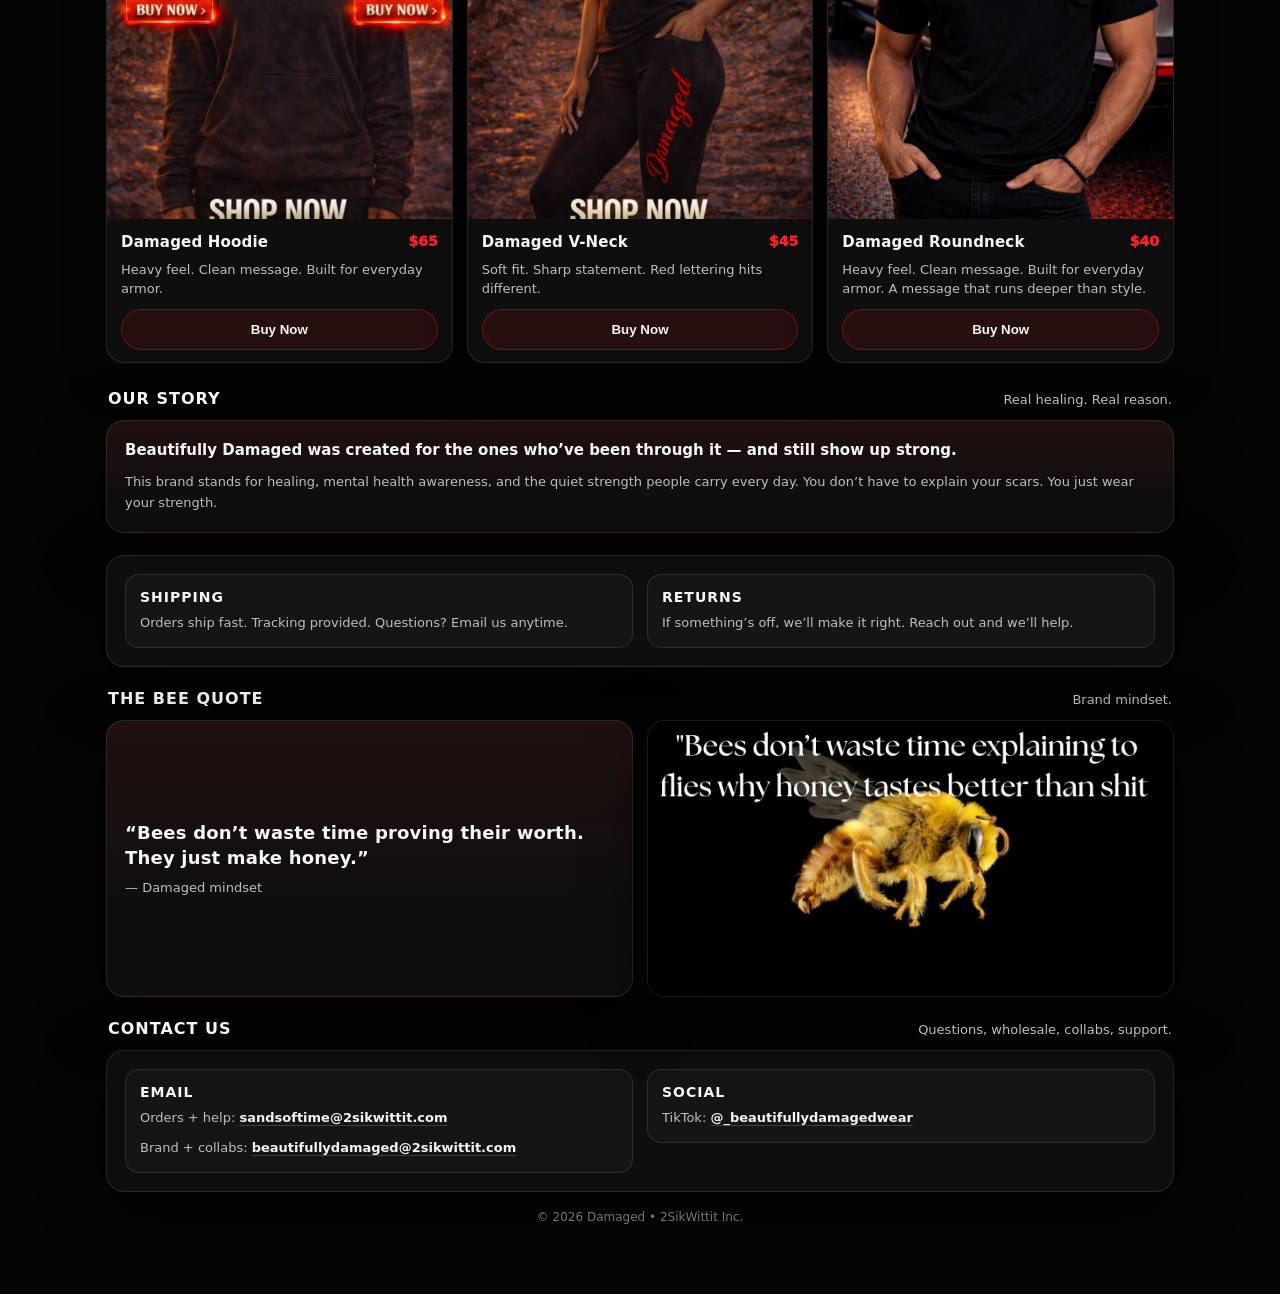
==== commit df487abd: "added another website page ad3.html" ====
--- a/index.html
+++ b/index.html
@@ -817,7 +817,7 @@
           </p>
           <p style="margin-top:10px;">
             Brand + collabs:
-            <a href="mailto:shsdamaged@2sikwittit.com">shsdamaged@2sikwittit.com</a>
+            <a href="mailto:beautifullydamaged@2sikwittit.com">beautifullydamaged@2sikwittit.com</a>
           </p>
         </div>
 
@@ -825,8 +825,8 @@
           <h3>Social</h3>
           <p>
   TikTok:
-  <a href="https://www.tiktok.com/@_beautifullydamaged" target="_blank" rel="noopener">
-    @_beautifullydamaged
+  <a href="https://www.tiktok.com/@_beautifullydamagedwear" target="_blank" rel="noopener">
+    @_beautifullydamagedwear
   </a>
 </p>
 
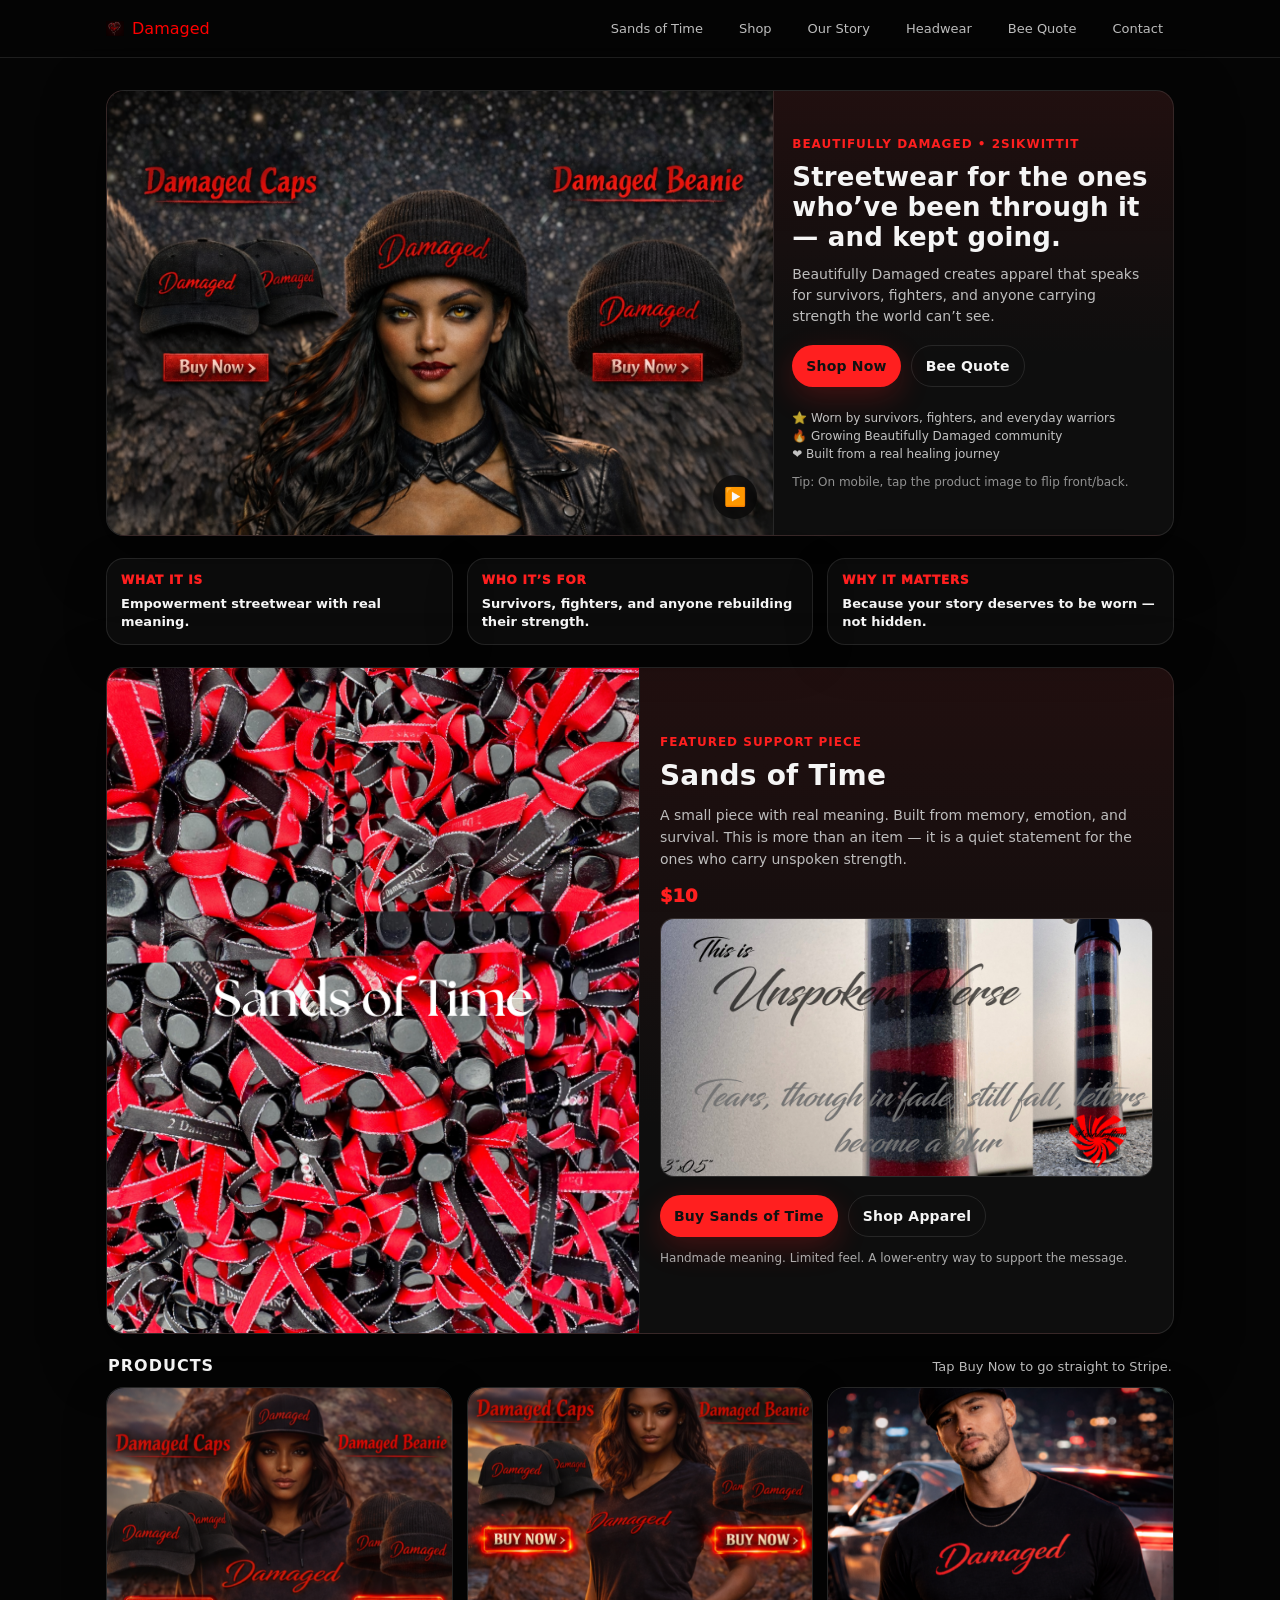
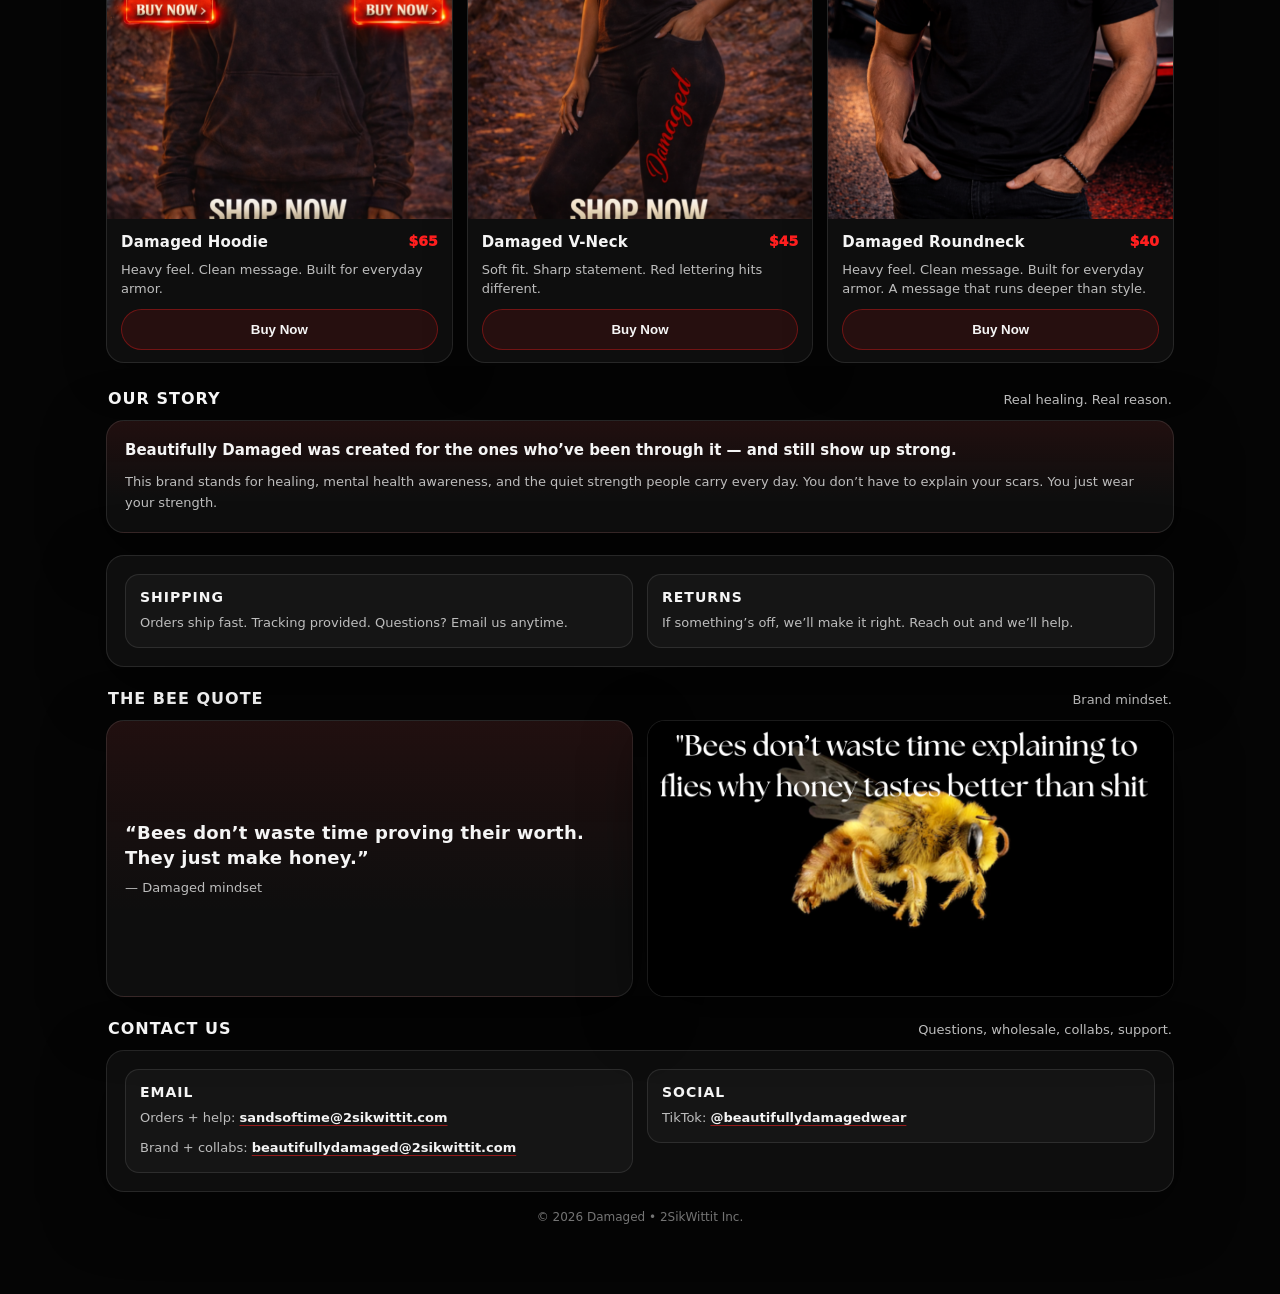
==== commit 2369e7f0: "updated the html. deleted the underscore in the front." ====
--- a/index.html
+++ b/index.html
@@ -825,8 +825,8 @@
           <h3>Social</h3>
           <p>
   TikTok:
-  <a href="https://www.tiktok.com/@_beautifullydamagedwear" target="_blank" rel="noopener">
-    @_beautifullydamagedwear
+  <a href="https://www.tiktok.com/@beautifullydamagedwear" target="_blank" rel="noopener">
+    @beautifullydamagedwear
   </a>
 </p>
 
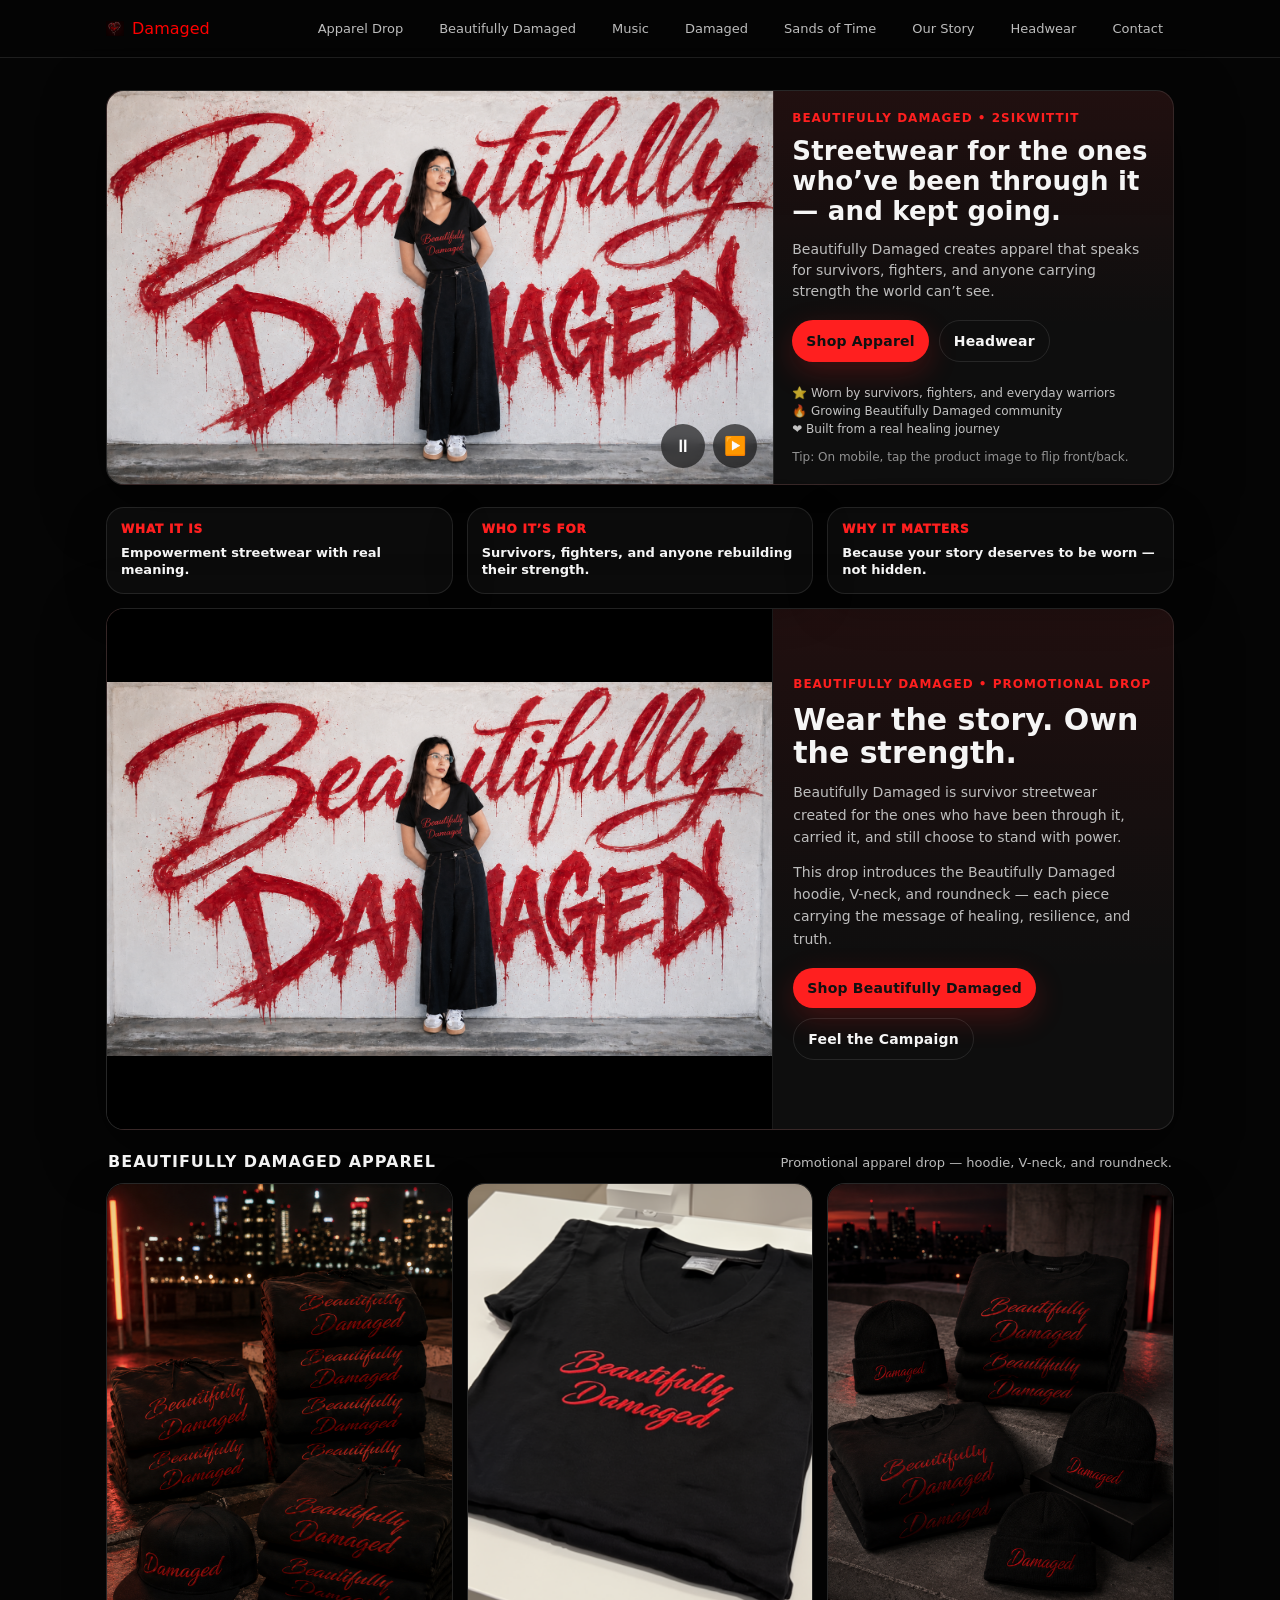
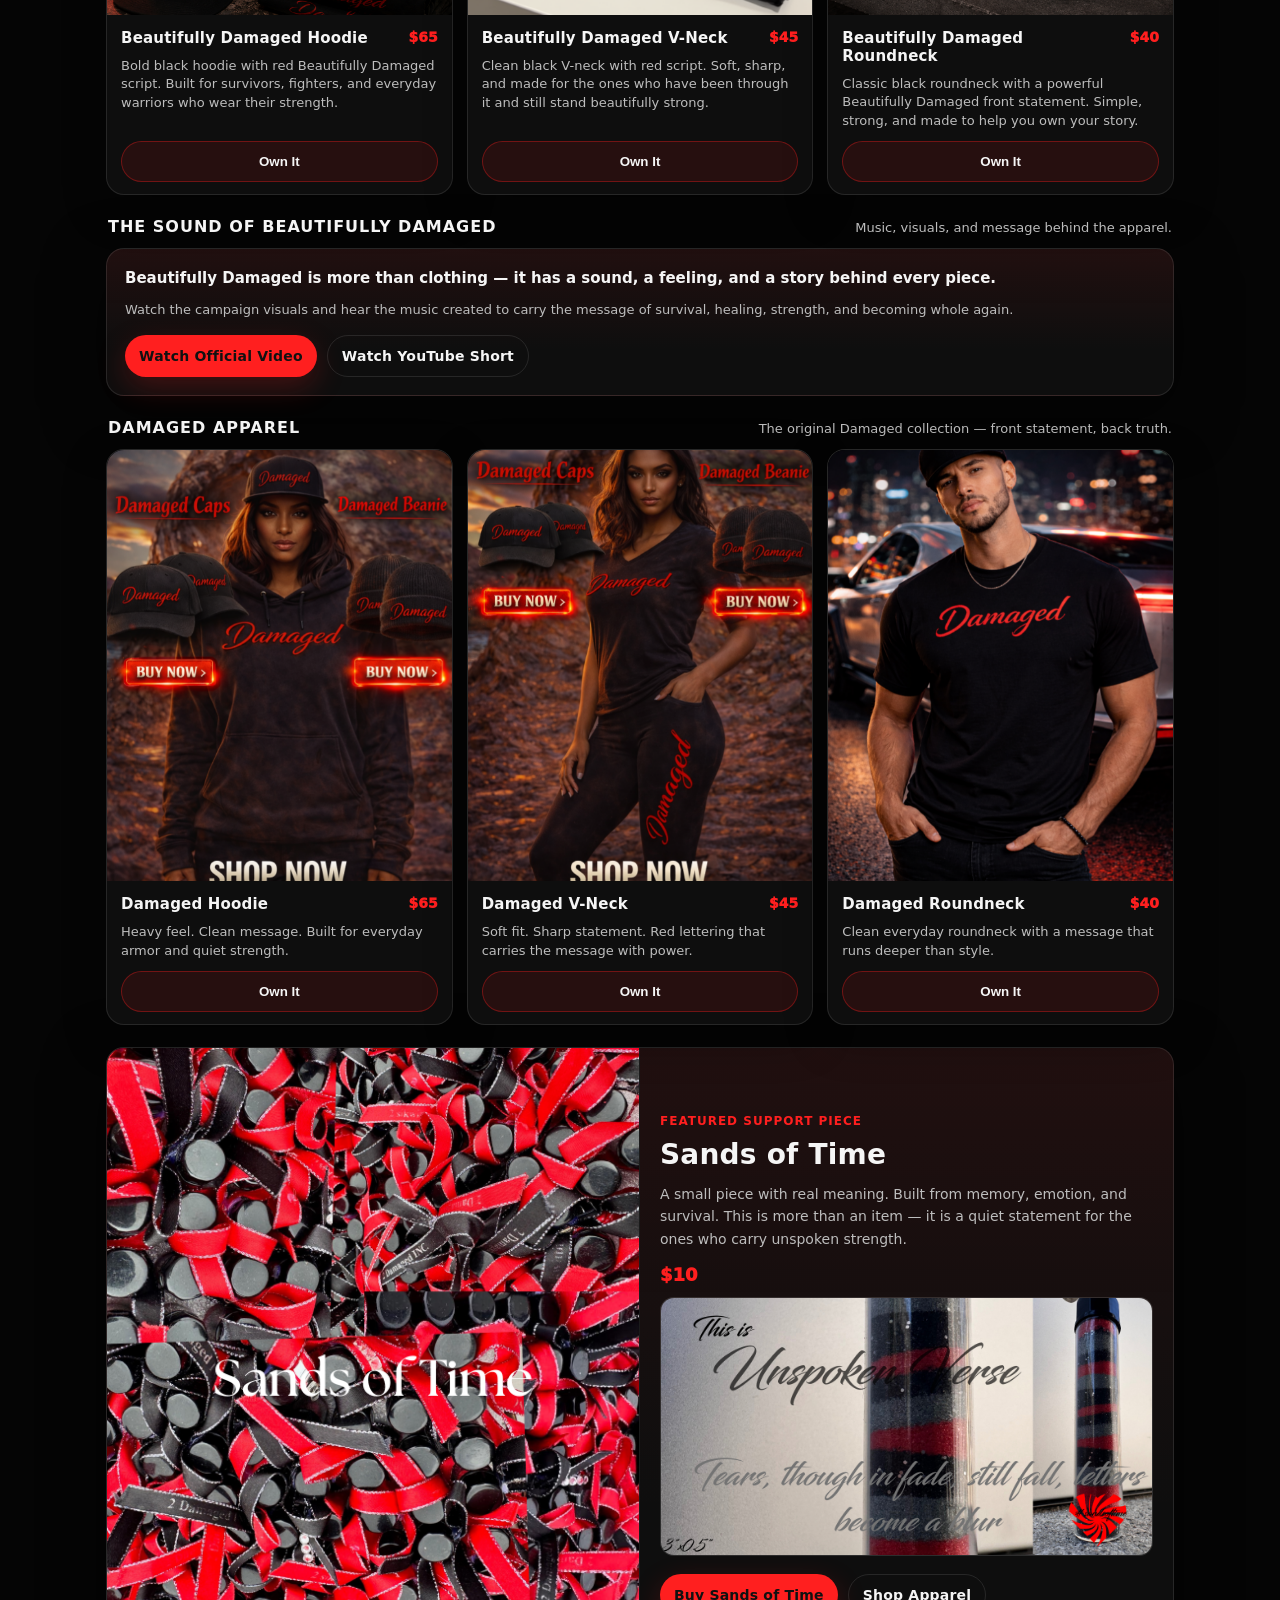
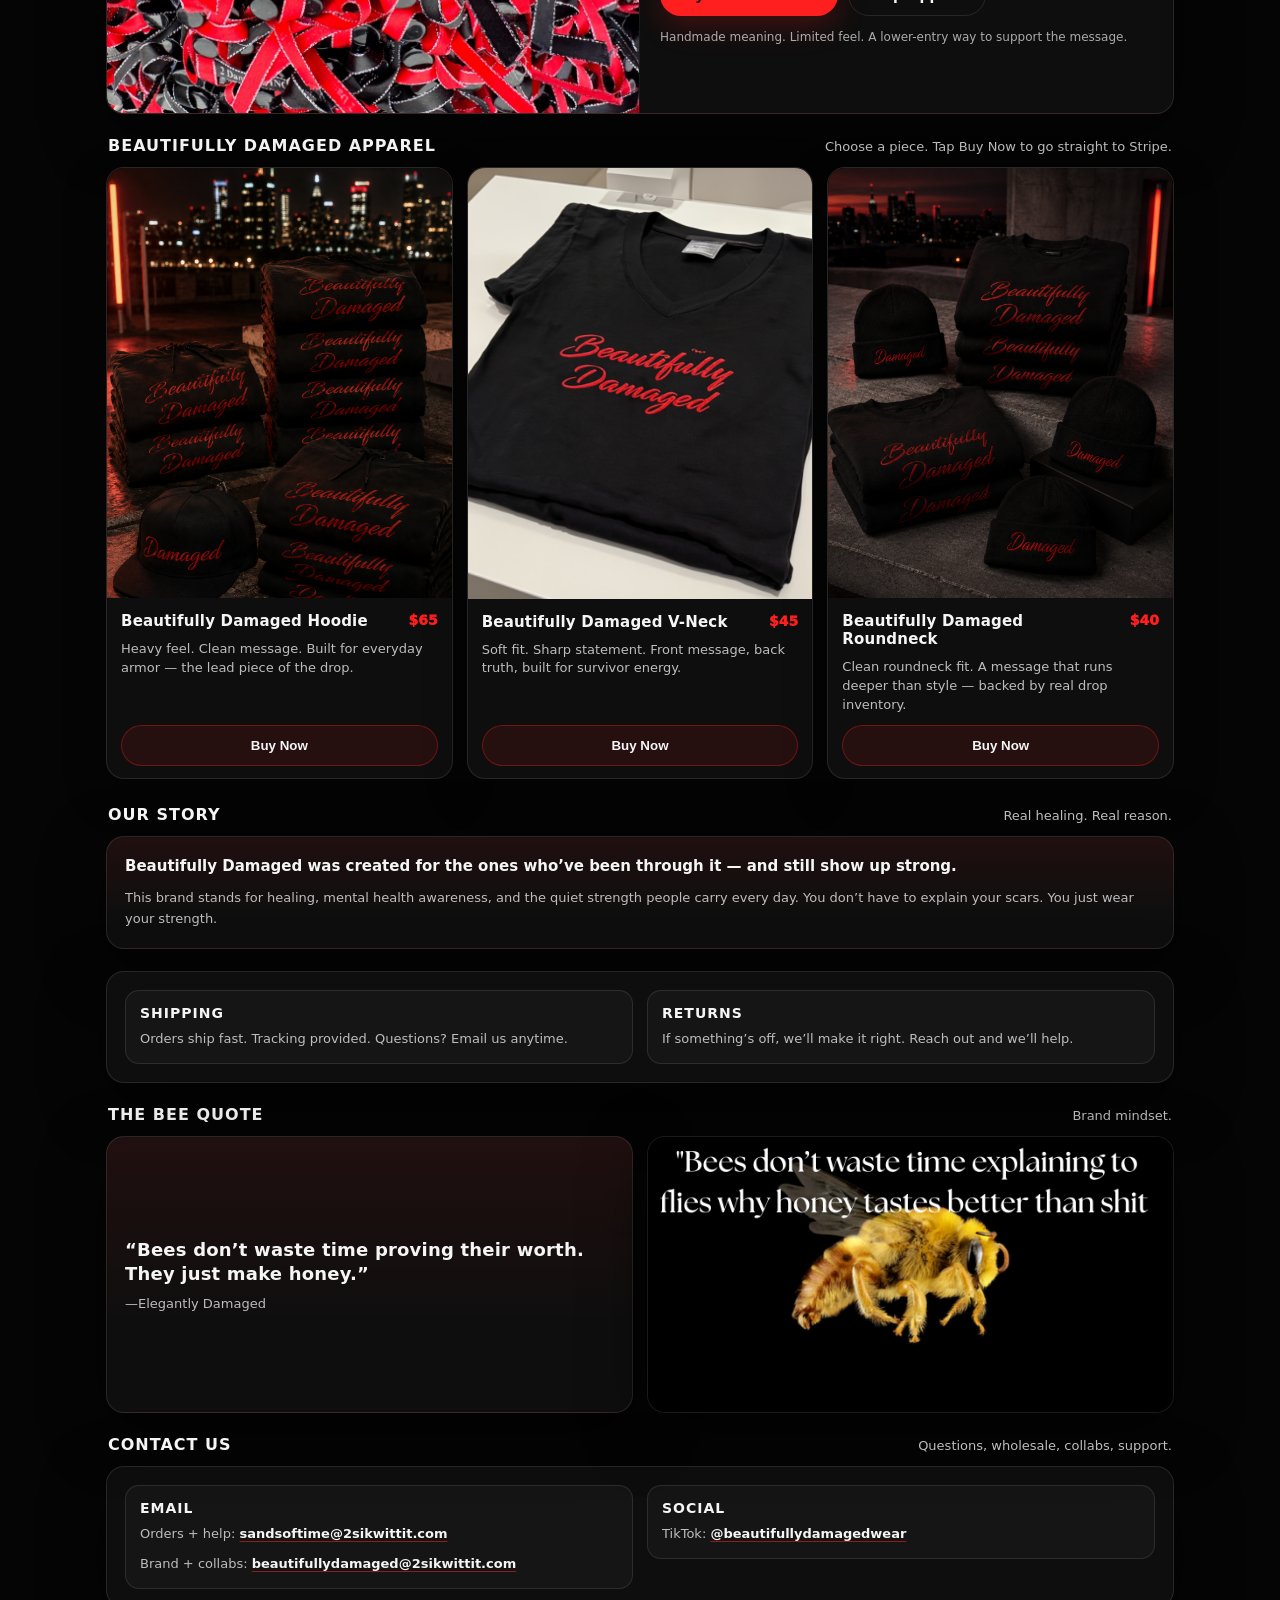
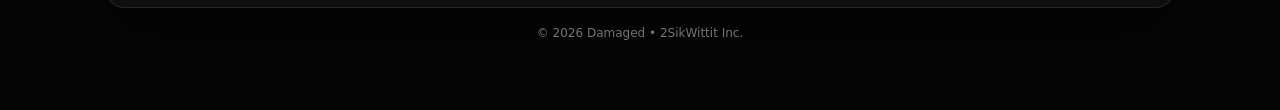
==== commit ee348ff9: "Add Beautifully Damaged apparel drop Updated the Damaged mini-site with a new Beautifully Damaged ap" ====
--- a/index.html
+++ b/index.html
@@ -161,6 +161,72 @@
       font-size:13px;
     }
 
+    .campaign-feature {
+  margin-top: 14px;
+  border: 1px solid var(--line);
+  background: linear-gradient(180deg, rgba(255,31,31,.08), transparent 70%), var(--panel);
+  border-radius: var(--radius);
+  overflow: hidden;
+  box-shadow: var(--shadow);
+}
+
+.campaign-feature-grid {
+  display: grid;
+  grid-template-columns: 1.25fr .75fr;
+  gap: 0;
+  align-items: stretch;
+}
+
+.campaign-feature-media {
+  background: #000;
+  border-right: 1px solid var(--line);
+}
+
+.campaign-feature-media img {
+  width: 100%;
+  height: 100%;
+  min-height: 520px;
+  object-fit: contain;
+  object-position: center;
+  background: #000;
+}
+
+.campaign-feature-copy {
+  padding: 22px 20px;
+  display: flex;
+  flex-direction: column;
+  justify-content: center;
+  gap: 12px;
+}
+
+.campaign-feature-copy h2 {
+  margin: 0;
+  font-size: 30px;
+  line-height: 1.1;
+}
+
+.campaign-feature-copy p {
+  margin: 0;
+  color: var(--muted);
+  line-height: 1.6;
+  font-size: 14px;
+}
+
+@media (max-width: 900px) {
+  .campaign-feature-grid {
+    grid-template-columns: 1fr;
+  }
+
+  .campaign-feature-media {
+    border-right: none;
+    border-bottom: 1px solid var(--line);
+  }
+
+  .campaign-feature-media img {
+    min-height: auto;
+  }
+}
+
     /* PRODUCTS */
     .grid{
       display:grid;
@@ -442,10 +508,142 @@
 
   backdrop-filter: blur(6px);
 }
+#pauseBtn {
+  right: 68px;
+}
 
 .sound-btn:hover {
   background: rgba(0,0,0,0.8);
 }
+
+/* BEAUTIFULLY DAMAGED APPAREL PROMO DROP */
+.apparel-promo{
+  margin-top:22px;
+  border:1px solid rgba(255,31,31,.28);
+  background:
+    radial-gradient(circle at 12% 18%, rgba(255,31,31,.20), transparent 30%),
+    linear-gradient(180deg, rgba(255,255,255,.045), rgba(255,255,255,.015)),
+    var(--panel);
+  border-radius: var(--radius);
+  overflow:hidden;
+  box-shadow: var(--shadow);
+}
+
+.apparel-promo-grid{
+  display:grid;
+  grid-template-columns: .95fr 1.05fr;
+  gap:0;
+}
+
+.apparel-promo-copy{
+  padding:22px 20px;
+  display:flex;
+  flex-direction:column;
+  justify-content:center;
+  gap:12px;
+  border-right:1px solid var(--line);
+}
+
+.drop-eyebrow{
+  color:var(--red);
+  font-size:12px;
+  font-weight:950;
+  letter-spacing:1.2px;
+  text-transform:uppercase;
+}
+
+.drop-title{
+  margin:0;
+  font-size:30px;
+  line-height:1.08;
+  font-weight:950;
+  letter-spacing:.2px;
+}
+
+.drop-sub{
+  margin:0;
+  color:var(--muted);
+  line-height:1.6;
+  font-size:14px;
+}
+
+.drop-points{
+  display:grid;
+  gap:8px;
+  margin:4px 0 0;
+}
+
+.drop-point{
+  border:1px solid var(--line);
+  background:rgba(255,255,255,.035);
+  border-radius:14px;
+  padding:10px 12px;
+  color:rgba(255,255,255,.88);
+  font-size:13px;
+  line-height:1.35;
+}
+
+.promo-actions{
+  display:flex;
+  gap:10px;
+  flex-wrap:wrap;
+  margin-top:4px;
+}
+
+.promo-stack{
+  display:grid;
+  grid-template-columns: repeat(2,1fr);
+  gap:10px;
+  padding:14px;
+  background:#000;
+}
+
+.promo-card{
+  position:relative;
+  min-height:245px;
+  border:1px solid var(--line);
+  border-radius:16px;
+  overflow:hidden;
+  background:#050505;
+}
+
+.promo-card img{
+  width:100%;
+  height:100%;
+  min-height:245px;
+  object-fit:cover;
+  transform:scale(1.02);
+}
+
+.promo-label{
+  position:absolute;
+  left:10px;
+  right:10px;
+  bottom:10px;
+  border:1px solid rgba(255,255,255,.16);
+  background:rgba(0,0,0,.72);
+  backdrop-filter:blur(8px);
+  border-radius:999px;
+  padding:9px 10px;
+  color:#fff;
+  font-size:12px;
+  font-weight:900;
+  text-align:center;
+}
+
+.drop-note{
+  color:rgba(255,255,255,.62);
+  font-size:12px;
+  line-height:1.5;
+}
+
+@media (max-width: 900px){
+  .apparel-promo-grid{ grid-template-columns:1fr; }
+  .apparel-promo-copy{ border-right:none; border-bottom:1px solid var(--line); }
+  .promo-stack{ grid-template-columns:1fr; }
+  .promo-card,.promo-card img{ min-height:320px; }
+}
+
 /* FEATURED SANDS OF TIME */
 .featured{
   margin-top:22px;
@@ -557,11 +755,13 @@
 </div>
 
       <nav class="nav">
-        <a href="#sands">Sands of Time</a>
-  <a href="#shop">Shop</a>
+  <a href="#promo-drop">Apparel Drop</a>
+  <a href="#shop">Beautifully Damaged</a>
+  <a href="#campaign-sound">Music</a>
+  <a href="#damaged-apparel">Damaged</a>
+  <a href="#sands">Sands of Time</a>
   <a href="#story">Our Story</a>
   <a href="ad2.html">Headwear</a>
-  <a href="#bee">Bee Quote</a>
   <a href="#contact">Contact</a>
 </nav>
     </div>
@@ -574,13 +774,14 @@
   <div class="hero-grid">
  <!-- LEFT SIDE: VIDEO -->
     <div class="hero-media">
-      <video id="adVideo" autoplay muted loop playsinline preload="metadata"
-        poster="ad/images/beanieredstitchdamagedMastercopy.png">
-        <source src="ad/video/ad.mp4" type="video/mp4" />
-      </video>
-
-      <button id="soundBtn" class="sound-btn" type="button" aria-label="Enable sound">▶️</button>
-    </div>
+  <video id="adVideo" autoplay muted loop playsinline preload="metadata"
+    poster="ad/images/Beautifully.png">
+    <source src="ad/video/ad.mp4" type="video/mp4" />
+  </video>
+
+  <button id="soundBtn" class="sound-btn" type="button" aria-label="Enable sound">▶️</button>
+  <button id="pauseBtn" class="sound-btn" type="button" aria-label="Pause video">⏸</button>
+</div>
      <!-- ✅ RIGHT SIDE: ALL TEXT MUST BE INSIDE THIS -->
 <div class="hero-copy">
     
@@ -596,8 +797,8 @@
       </p>
 
       <div class="cta-row">
-        <a class="btn btn-primary" href="ad2.html">Shop Now</a>
-        <a class="btn btn-ghost" href="#bee">Bee Quote</a>
+        <a class="btn btn-primary" href="#promo-drop">Shop Apparel</a>
+        <a class="btn btn-ghost" href="ad2.html">Headwear</a>
       </div>
 
       <div class="micro-proof">
@@ -639,6 +840,238 @@
 
   </div>
 </section>
+<!-- BEAUTIFULLY DAMAGED CAMPAIGN FEATURE -->
+<section class="campaign-feature" id="promo-drop">
+  <div class="campaign-feature-grid">
+
+    <div class="campaign-feature-media">
+      <img src="ad/images/Beautifully.png" alt="Model wearing Beautifully Damaged V-neck campaign apparel">
+    </div>
+
+    <div class="campaign-feature-copy">
+      <div class="kicker">Beautifully Damaged • Promotional Drop</div>
+
+      <h2>Wear the story. Own the strength.</h2>
+
+      <p>
+        Beautifully Damaged is survivor streetwear created for the ones who have
+        been through it, carried it, and still choose to stand with power.
+      </p>
+
+      <p>
+        This drop introduces the Beautifully Damaged hoodie, V-neck, and roundneck —
+        each piece carrying the message of healing, resilience, and truth.
+      </p>
+
+      <div class="cta-row">
+        <a class="btn btn-primary" href="#shop">Shop Beautifully Damaged</a>
+        <a class="btn btn-ghost" href="#campaign-sound">Feel the Campaign</a>
+      </div>
+    </div>
+
+  </div>
+</section>
+
+<!-- BEAUTIFULLY DAMAGED APPAREL -->
+<section class="section" id="shop">
+  <div class="section-head">
+    <h2>Beautifully Damaged Apparel</h2>
+    <p>Promotional apparel drop — hoodie, V-neck, and roundneck.</p>
+  </div>
+
+  <div class="grid">
+
+    <!-- BEAUTIFULLY DAMAGED HOODIE -->
+    <article class="card" data-payment-link="https://buy.stripe.com/eVq8wRbmB1oQ601duQcfK0l">
+      <div class="flip-wrapper" role="button" aria-label="Flip Beautifully Damaged Hoodie image">
+        <img class="front" src="ad/images/BeautifullyDamagedHoodies.png" alt="Beautifully Damaged Hoodie">
+        <img class="back" src="ad/images/BeautifullyDamagedstock.png" alt="Beautifully Damaged Hoodie inventory">
+      </div>
+
+      <div class="body">
+        <div class="title-row">
+          <p class="title">Beautifully Damaged Hoodie</p>
+          <div class="price">$65</div>
+        </div>
+
+        <p class="desc">
+          Bold black hoodie with red Beautifully Damaged script. Built for survivors,
+          fighters, and everyday warriors who wear their strength.
+        </p>
+
+        <div class="buy">
+          <button class="btn-buy">Own It</button>
+        </div>
+      </div>
+    </article>
+
+    <!-- BEAUTIFULLY DAMAGED V-NECK -->
+    <article class="card" data-payment-link="https://buy.stripe.com/3cI28taix5F61JL4YkcfK0m">
+      <div class="flip-wrapper" role="button" aria-label="Flip Beautifully Damaged V-Neck image">
+        <img class="front" src="ad/images/BeautifullyDamagedV-neck.png" alt="Beautifully Damaged V-Neck">
+        <img class="back" src="ad/images/BeautifullyDamagedvneckad.png" alt="Beautifully Damaged V-Neck display">
+      </div>
+
+      <div class="body">
+        <div class="title-row">
+          <p class="title">Beautifully Damaged V-Neck</p>
+          <div class="price">$45</div>
+        </div>
+
+        <p class="desc">
+          Clean black V-neck with red script. Soft, sharp, and made for the ones who
+          have been through it and still stand beautifully strong.
+        </p>
+
+        <div class="buy">
+          <button class="btn-buy">Own It</button>
+        </div>
+      </div>
+    </article>
+
+    <!-- BEAUTIFULLY DAMAGED ROUNDNECK -->
+    <article class="card" data-payment-link="https://buy.stripe.com/00w4gB4Yd9Vm3RT8awcfK0n">
+      <div class="flip-wrapper" role="button" aria-label="Flip Beautifully Damaged Roundneck image">
+        <img class="front" src="ad/images/BeautifullyDamagedRoundnecks.png" alt="Beautifully Damaged Roundneck">
+        <img class="back" src="ad/images/BeautifullyDamagedmailroom.png" alt="Beautifully Damaged mailroom inventory">
+      </div>
+      <div class="body">
+        <div class="title-row">
+          <p class="title">Beautifully Damaged Roundneck</p>
+          <div class="price">$40</div>
+        </div>
+
+        <p class="desc">
+          Classic black roundneck with a powerful Beautifully Damaged front statement.
+          Simple, strong, and made to help you own your story.
+        </p>
+
+        <div class="buy">
+          <button class="btn-buy">Own It</button>
+        </div>
+      </div>
+    </article>
+
+  </div>
+</section>
+
+<!-- BEAUTIFULLY DAMAGED MUSIC / CAMPAIGN VIDEO -->
+<section class="section" id="campaign-sound">
+  <div class="section-head">
+    <h2>The Sound of Beautifully Damaged</h2>
+    <p>Music, visuals, and message behind the apparel.</p>
+  </div>
+
+  <div class="story">
+    <p class="story-lead">
+      Beautifully Damaged is more than clothing — it has a sound, a feeling,
+      and a story behind every piece.
+    </p>
+
+    <p class="story-sub">
+      Watch the campaign visuals and hear the music created to carry the message
+      of survival, healing, strength, and becoming whole again.
+    </p>
+
+    <div class="cta-row" style="margin-top:14px;">
+      <a class="btn btn-primary"
+         href="https://youtu.be/hSteLV8OmUk"
+         target="_blank"
+         rel="noopener">
+        Watch Official Video
+      </a>
+
+      <a class="btn btn-ghost"
+         href="https://youtube.com/shorts/x9iWWk9F8uY"
+         target="_blank"
+         rel="noopener">
+        Watch YouTube Short
+      </a>
+    </div>
+  </div>
+</section>
+
+<!-- DAMAGED APPAREL -->
+<section class="section" id="damaged-apparel">
+  <div class="section-head">
+    <h2>Damaged Apparel</h2>
+    <p>The original Damaged collection — front statement, back truth.</p>
+  </div>
+
+  <div class="grid">
+
+    <!-- DAMAGED HOODIE -->
+    <article class="card" data-payment-link="https://buy.stripe.com/14A14p76l2sU1JL4YkcfK0a">
+      <div class="flip-wrapper" role="button" aria-label="Flip Damaged Hoodie image">
+        <img class="front" src="ad/images/NewHoodieFront.png" alt="Damaged Hoodie - Front">
+        <img class="back" src="ad/images/NewHoodieBack.png" alt="Damaged Hoodie - Back">
+      </div>
+
+      <div class="body">
+        <div class="title-row">
+          <p class="title">Damaged Hoodie</p>
+          <div class="price">$65</div>
+        </div>
+
+        <p class="desc">
+          Heavy feel. Clean message. Built for everyday armor and quiet strength.
+        </p>
+
+        <div class="buy">
+          <button class="btn-buy">Own It</button>
+        </div>
+      </div>
+    </article>
+
+    <!-- DAMAGED V-NECK -->
+    <article class="card" data-payment-link="https://buy.stripe.com/9B68wR62hffGewxeyUcfK07">
+      <div class="flip-wrapper" role="button" aria-label="Flip Damaged V-Neck image">
+        <img class="front" src="ad/images/NewVneck.png" alt="Damaged V-Neck - Front">
+        <img class="back" src="ad/images/NewVneckBack.png" alt="Damaged V-Neck - Back">
+      </div>
+
+      <div class="body">
+        <div class="title-row">
+          <p class="title">Damaged V-Neck</p>
+          <div class="price">$45</div>
+        </div>
+
+        <p class="desc">
+          Soft fit. Sharp statement. Red lettering that carries the message with power.
+        </p>
+
+        <div class="buy">
+          <button class="btn-buy">Own It</button>
+        </div>
+      </div>
+    </article>
+
+    <!-- DAMAGED ROUNDNECK -->
+    <article class="card" data-payment-link="https://buy.stripe.com/6oUfZjduJebCdst0I4cfK08">
+      <div class="flip-wrapper" role="button" aria-label="Flip Damaged Roundneck image">
+        <img class="front" src="ad/images/NewMale2Roundneck.png" alt="Damaged Roundneck - Front">
+        <img class="back" src="ad/images/NewMale2Roundneckback.png" alt="Damaged Roundneck - Back">
+      </div>
+
+      <div class="body">
+        <div class="title-row">
+          <p class="title">Damaged Roundneck</p>
+          <div class="price">$40</div>
+        </div>
+
+        <p class="desc">
+          Clean everyday roundneck with a message that runs deeper than style.
+        </p>
+
+        <div class="buy">
+          <button class="btn-buy">Own It</button>
+        </div>
+      </div>
+    </article>
+
+  </div>
+</section>
+
 <!-- FEATURED SANDS OF TIME -->
 <section class="featured" id="sands">
   <div class="featured-grid">
@@ -681,25 +1114,25 @@
     <!-- PRODUCTS (2 or 3) -->
     <section class="section" id="shop">
       <div class="section-head">
-        <h2>Products</h2>
-        <p>Tap Buy Now to go straight to Stripe.</p>
+        <h2>Beautifully Damaged Apparel</h2>
+        <p>Choose a piece. Tap Buy Now to go straight to Stripe.</p>
       </div>
 
       <div class="grid">
 
         <!-- PRODUCT 1 -->
-        <article class="card" data-payment-link="https://buy.stripe.com/14A14p76l2sU1JL4YkcfK0a">
+        <article class="card" data-payment-link="https://buy.stripe.com/eVq8wRbmB1oQ601duQcfK0l">
           <div class="flip-wrapper" role="button" aria-label="Flip product image">
             <!-- Replace these two images with your front/back files -->
-            <img class="front" src="ad/images/NewHoodieFront.png" alt="Damaged Hoodie - Front">
-            <img class="back"  src="ad/images/NewHoodieBack.png"  alt="Damaged Hoodie - Back">
+            <img class="front" src="ad/images/BeautifullyDamagedHoodies.png" alt="Beautifully Damaged Hoodie promotional image">
+            <img class="back"  src="ad/images/BeautifullyDamagedstock.png"  alt="Beautifully Damaged stock display image">
           </div>
           <div class="body">
             <div class="title-row">
-              <p class="title">Damaged Hoodie</p>
+              <p class="title">Beautifully Damaged Hoodie</p>
               <div class="price">$65</div>
             </div>
-            <p class="desc">Heavy feel. Clean message. Built for everyday armor.</p>
+            <p class="desc">Heavy feel. Clean message. Built for everyday armor — the lead piece of the drop.</p>
             <div class="buy">
               <button class="btn-buy">Buy Now</button>
             </div>
@@ -707,17 +1140,17 @@
         </article>
 
         <!-- PRODUCT 2 -->
-        <article class="card" data-payment-link="https://buy.stripe.com/9B68wR62hffGewxeyUcfK07">
+        <article class="card" data-payment-link="https://buy.stripe.com/3cI28taix5F61JL4YkcfK0m">
           <div class="flip-wrapper" role="button" aria-label="Flip product image">
-            <img class="front" src="ad/images/NewVneck.png" alt="Damaged V-Neck - Front">
-            <img class="back"  src="ad/images/NewVneckBack.png"  alt="Damaged V-Neck - Back">
+            <img class="front" src="ad/images/BeautifullyDamagedV-neck.png" alt="Beautifully Damaged V-neck product image">
+            <img class="back"  src="ad/images/Beautifully.png"  alt="Model wearing the Beautifully Damaged V-neck">
           </div>
           <div class="body">
             <div class="title-row">
-              <p class="title">Damaged V-Neck</p>
+              <p class="title">Beautifully Damaged V-Neck</p>
               <div class="price">$45</div>
             </div>
-            <p class="desc">Soft fit. Sharp statement. Red lettering hits different.</p>
+            <p class="desc">Soft fit. Sharp statement. Front message, back truth, built for survivor energy.</p>
             <div class="buy">
               <button class="btn-buy">Buy Now</button>
             </div>
@@ -725,17 +1158,17 @@
         </article>
 
         <!-- PRODUCT 3 (OPTIONAL) -->
-        <article class="card" data-payment-link="https://buy.stripe.com/6oUfZjduJebCdst0I4cfK08">
+        <article class="card" data-payment-link="https://buy.stripe.com/00w4gB4Yd9Vm3RT8awcfK0n">
           <div class="flip-wrapper" role="button" aria-label="Flip product image">
-            <img class="front" src="ad/images/NewMale2Roundneck.png" alt="Damaged Beanie - Front">
-            <img class="back"  src="ad/images/NewMale2Roundneckback.png"  alt="Damaged Beanie - Back">
+            <img class="front" src="ad/images/BeautifullyDamagedRoundnecks.png" alt="Beautifully Damaged Roundneck promotional image">
+            <img class="back"  src="ad/images/BeautifullyDamagedmailroom.png"  alt="Beautifully Damaged mailroom inventory image">
           </div>
           <div class="body">
             <div class="title-row">
-              <p class="title">Damaged Roundneck</p>
+              <p class="title">Beautifully Damaged Roundneck</p>
               <div class="price">$40</div>
             </div>
-            <p class="desc">Heavy feel. Clean message. Built for everyday armor. A message that runs deeper than style.</p>
+            <p class="desc">Clean roundneck fit. A message that runs deeper than style — backed by real drop inventory.</p>
 
             <div class="buy">
               <button class="btn-buy">Buy Now</button>
@@ -791,7 +1224,7 @@
           <div class="q">
             “Bees don’t waste time proving their worth. They just make honey.”
           </div>
-          <div class="by">— Damaged mindset</div>
+          <div class="by">—Elegantly Damaged</div>
         </blockquote>
 
         <div class="bee-img">
@@ -854,9 +1287,7 @@
 
         const card = buyBtn.closest(".card");
         const link = (card?.dataset.paymentLink || "").trim();
-console.log("Stripe link:", link);
-
-        if (!link || !link.startsWith("https://buy.stripe.com/")) {
+if (!link || !link.startsWith("https://buy.stripe.com/")) {
           alert("Payment link missing or invalid for this item.");
           return;
         }
@@ -881,26 +1312,40 @@
 <script>
 document.addEventListener("DOMContentLoaded", () => {
   const v = document.getElementById("adVideo");
-  const btn = document.getElementById("soundBtn");
-  if (!v || !btn) return;
-
-  btn.addEventListener("click", async () => {
-    // Unmute + force volume
+  const soundBtn = document.getElementById("soundBtn");
+  const pauseBtn = document.getElementById("pauseBtn");
+
+  if (!v || !soundBtn || !pauseBtn) return;
+
+  soundBtn.addEventListener("click", async () => {
     v.muted = false;
     v.volume = 1;
 
     try {
       await v.play();
-      btn.textContent = "🔊";
+      soundBtn.textContent = "🔊";
+      pauseBtn.textContent = "⏸";
     } catch (e) {
       console.log("play() blocked:", e);
     }
-
-    // Debug info (check Console)
-    console.log("muted:", v.muted, "volume:", v.volume, "paused:", v.paused);
+  });
+
+  pauseBtn.addEventListener("click", async () => {
+    if (v.paused) {
+      try {
+        await v.play();
+        pauseBtn.textContent = "⏸";
+      } catch (e) {
+        console.log("play() blocked:", e);
+      }
+    } else {
+      v.pause();
+      pauseBtn.textContent = "▶️";
+    }
   });
 });
 </script>
 
 </body>
 </html>
+
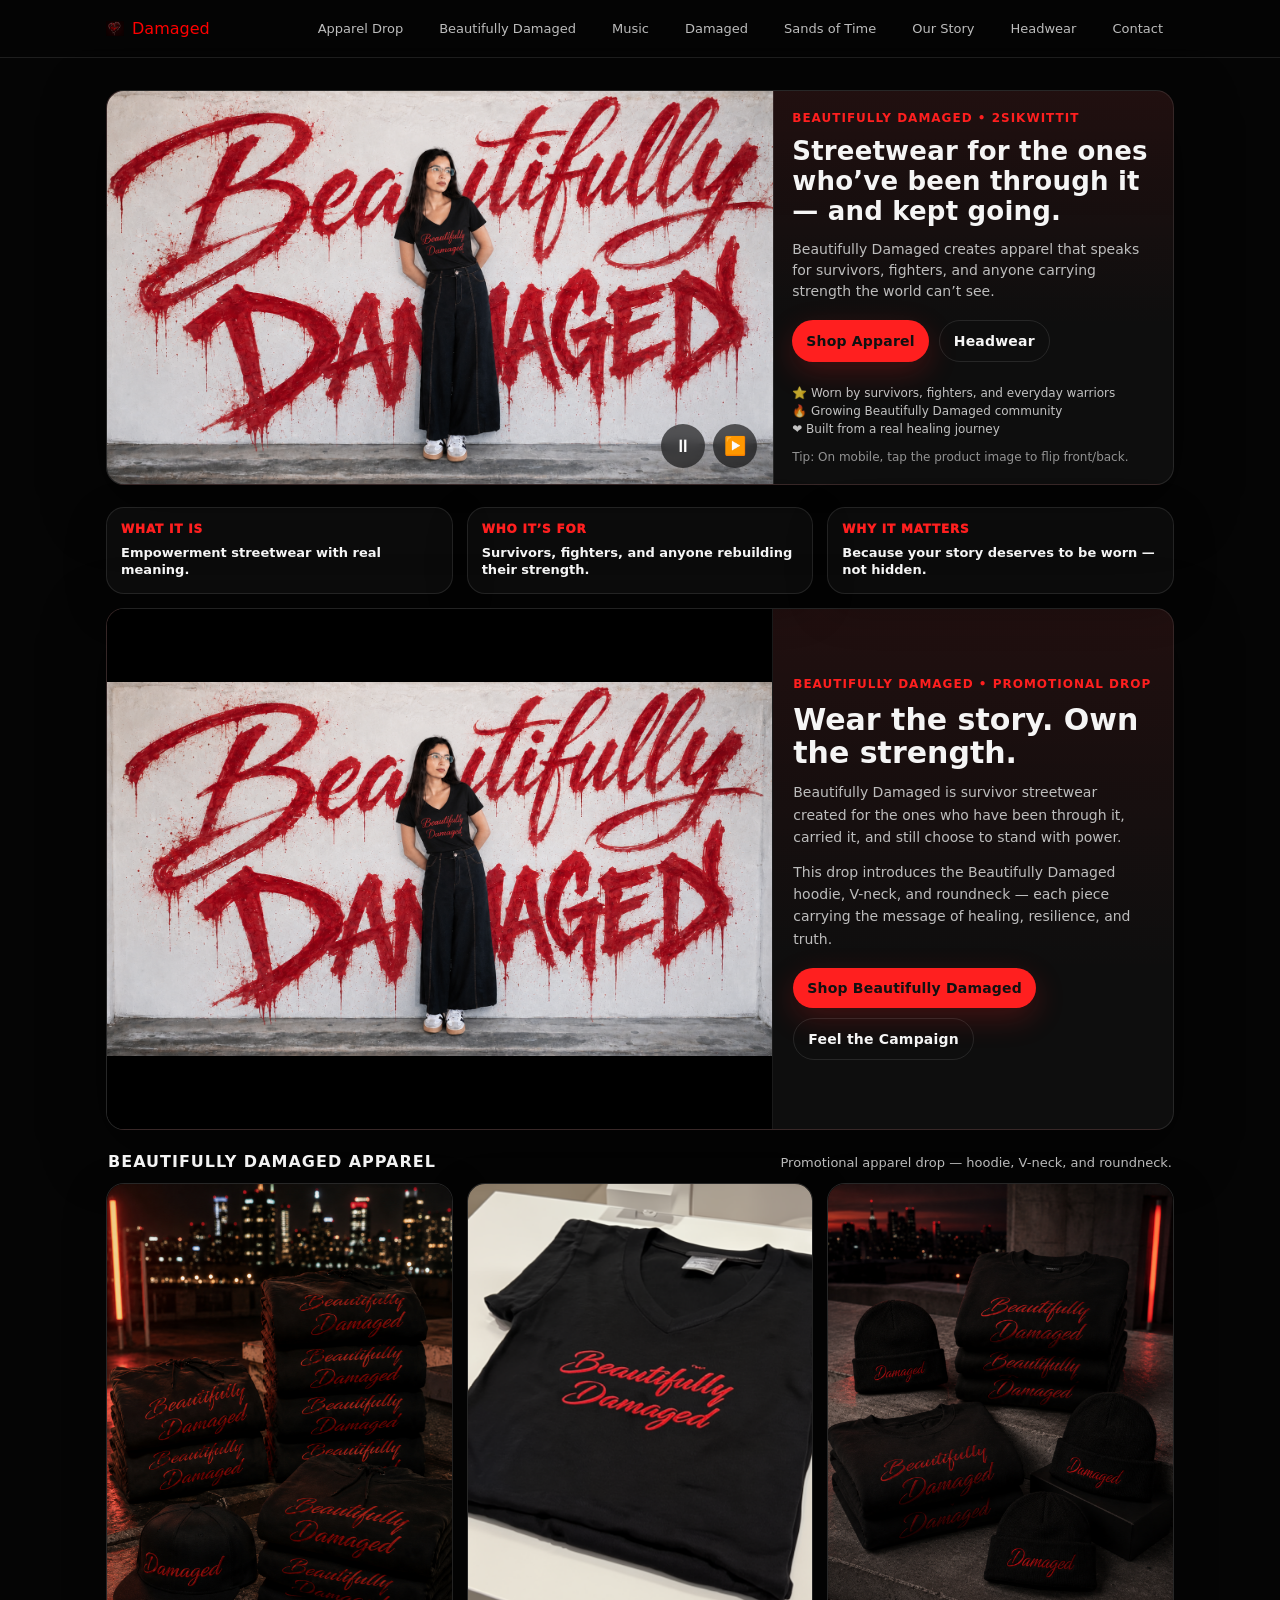
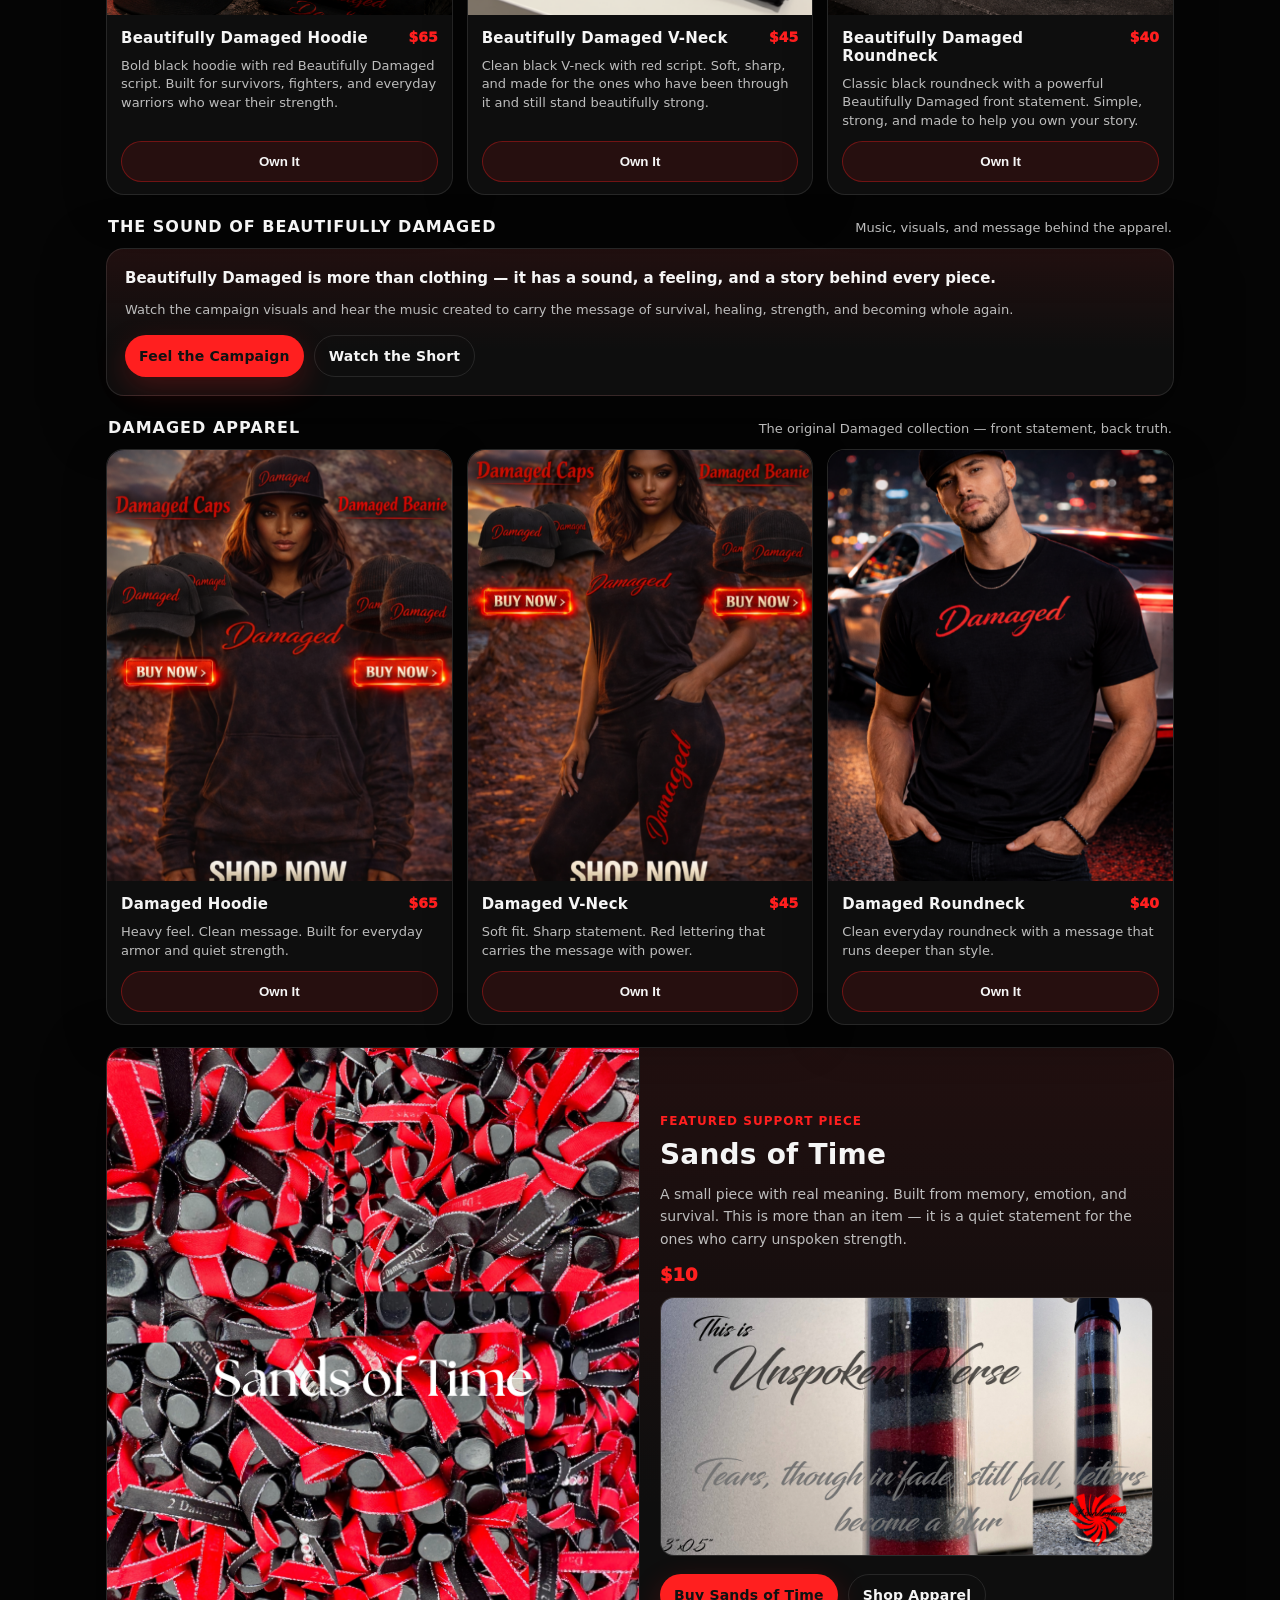
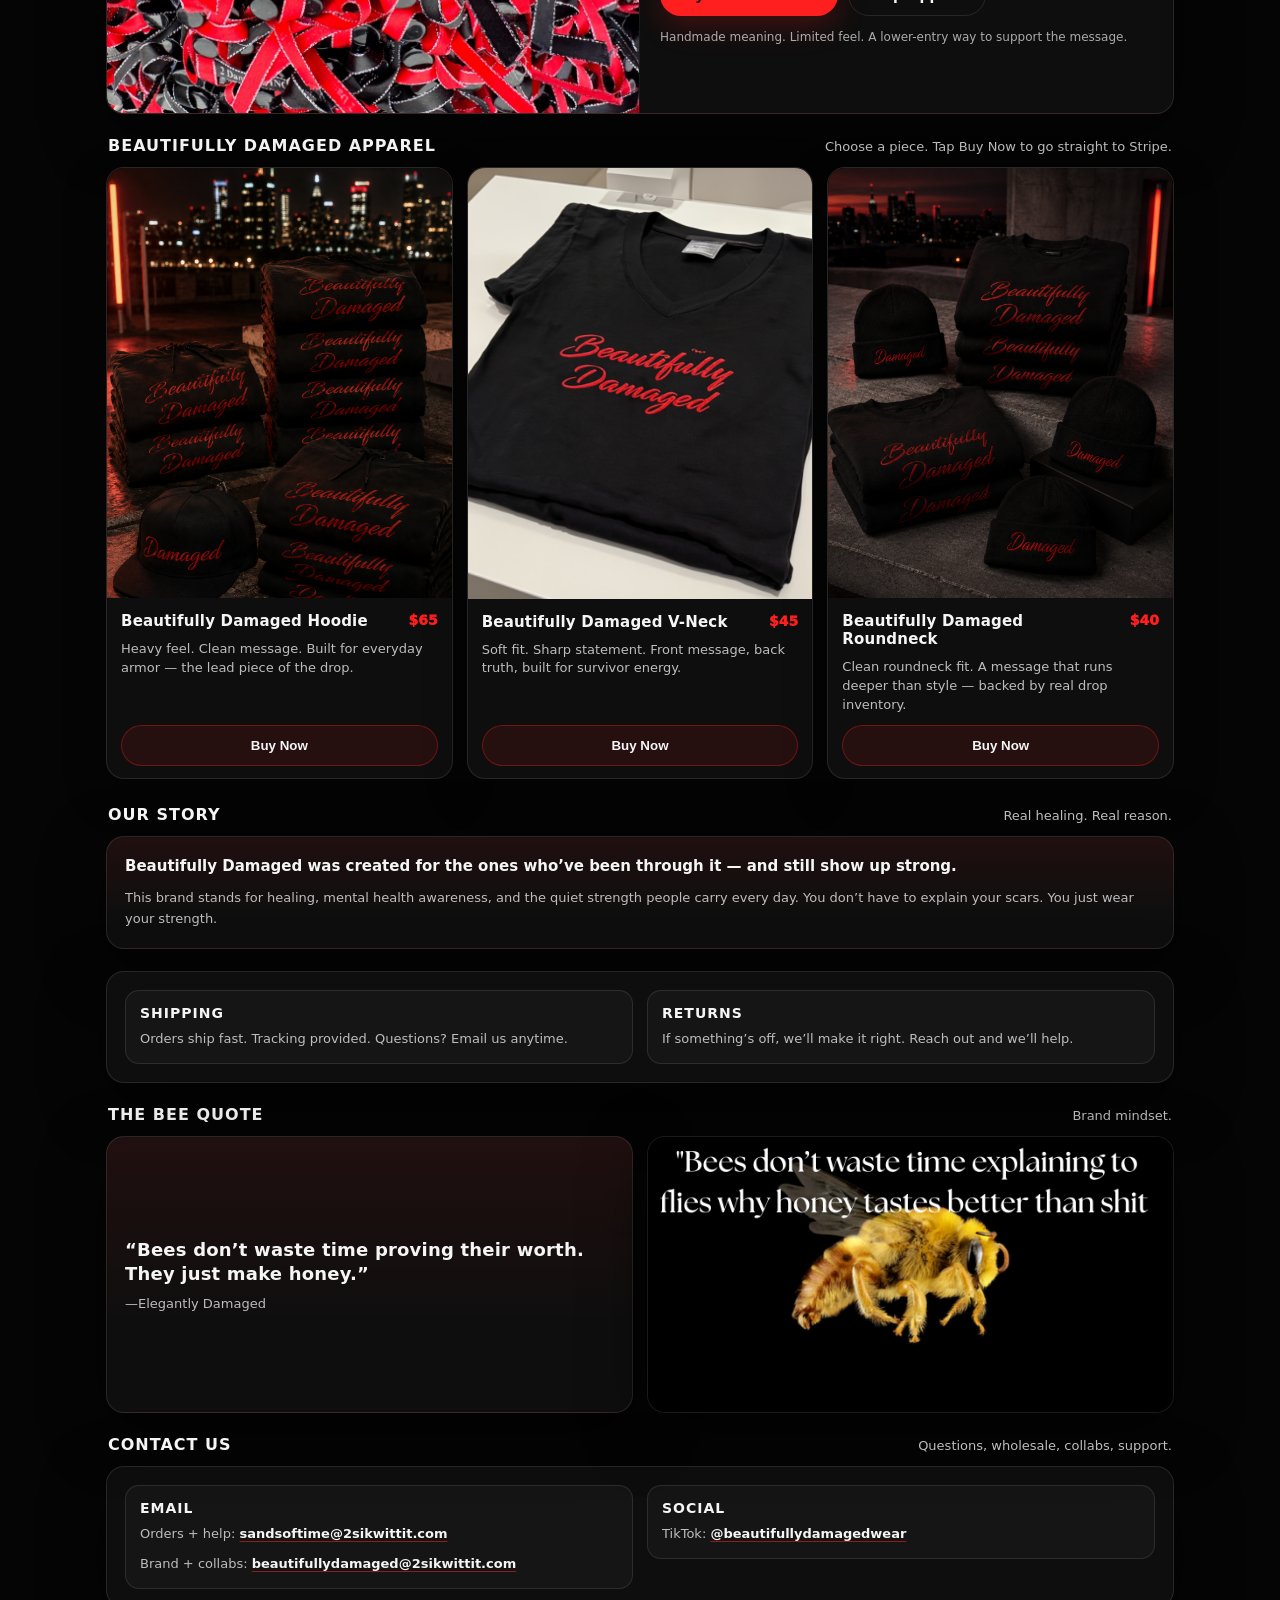
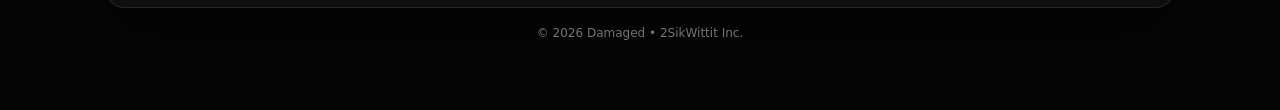
==== commit 6c61c8ac: "Style YouTube Short button green Updated the campaign sound section so the YouTube Short button uses" ====
--- a/index.html
+++ b/index.html
@@ -142,6 +142,18 @@
       color:var(--text);
     }
     .btn-ghost:hover{ border-color: rgba(255,255,255,.25); }
+/* YouTube Shorts green button */
+.btn-short {
+  background: #39FF14;
+  color: #050505;
+  border: 1px solid #39FF14;
+  box-shadow: 0 10px 30px rgba(57,255,20,.22);
+}
+
+.btn-short:hover {
+  filter: brightness(1.08);
+  border-color: #39FF14;
+}
 
     /* Section headings */
     .section{ margin-top:22px; }
@@ -978,14 +990,14 @@
          href="https://youtu.be/hSteLV8OmUk"
          target="_blank"
          rel="noopener">
-        Watch Official Video
+        Feel the Campaign
       </a>
 
       <a class="btn btn-ghost"
          href="https://youtube.com/shorts/x9iWWk9F8uY"
          target="_blank"
          rel="noopener">
-        Watch YouTube Short
+        Watch the Short
       </a>
     </div>
   </div>
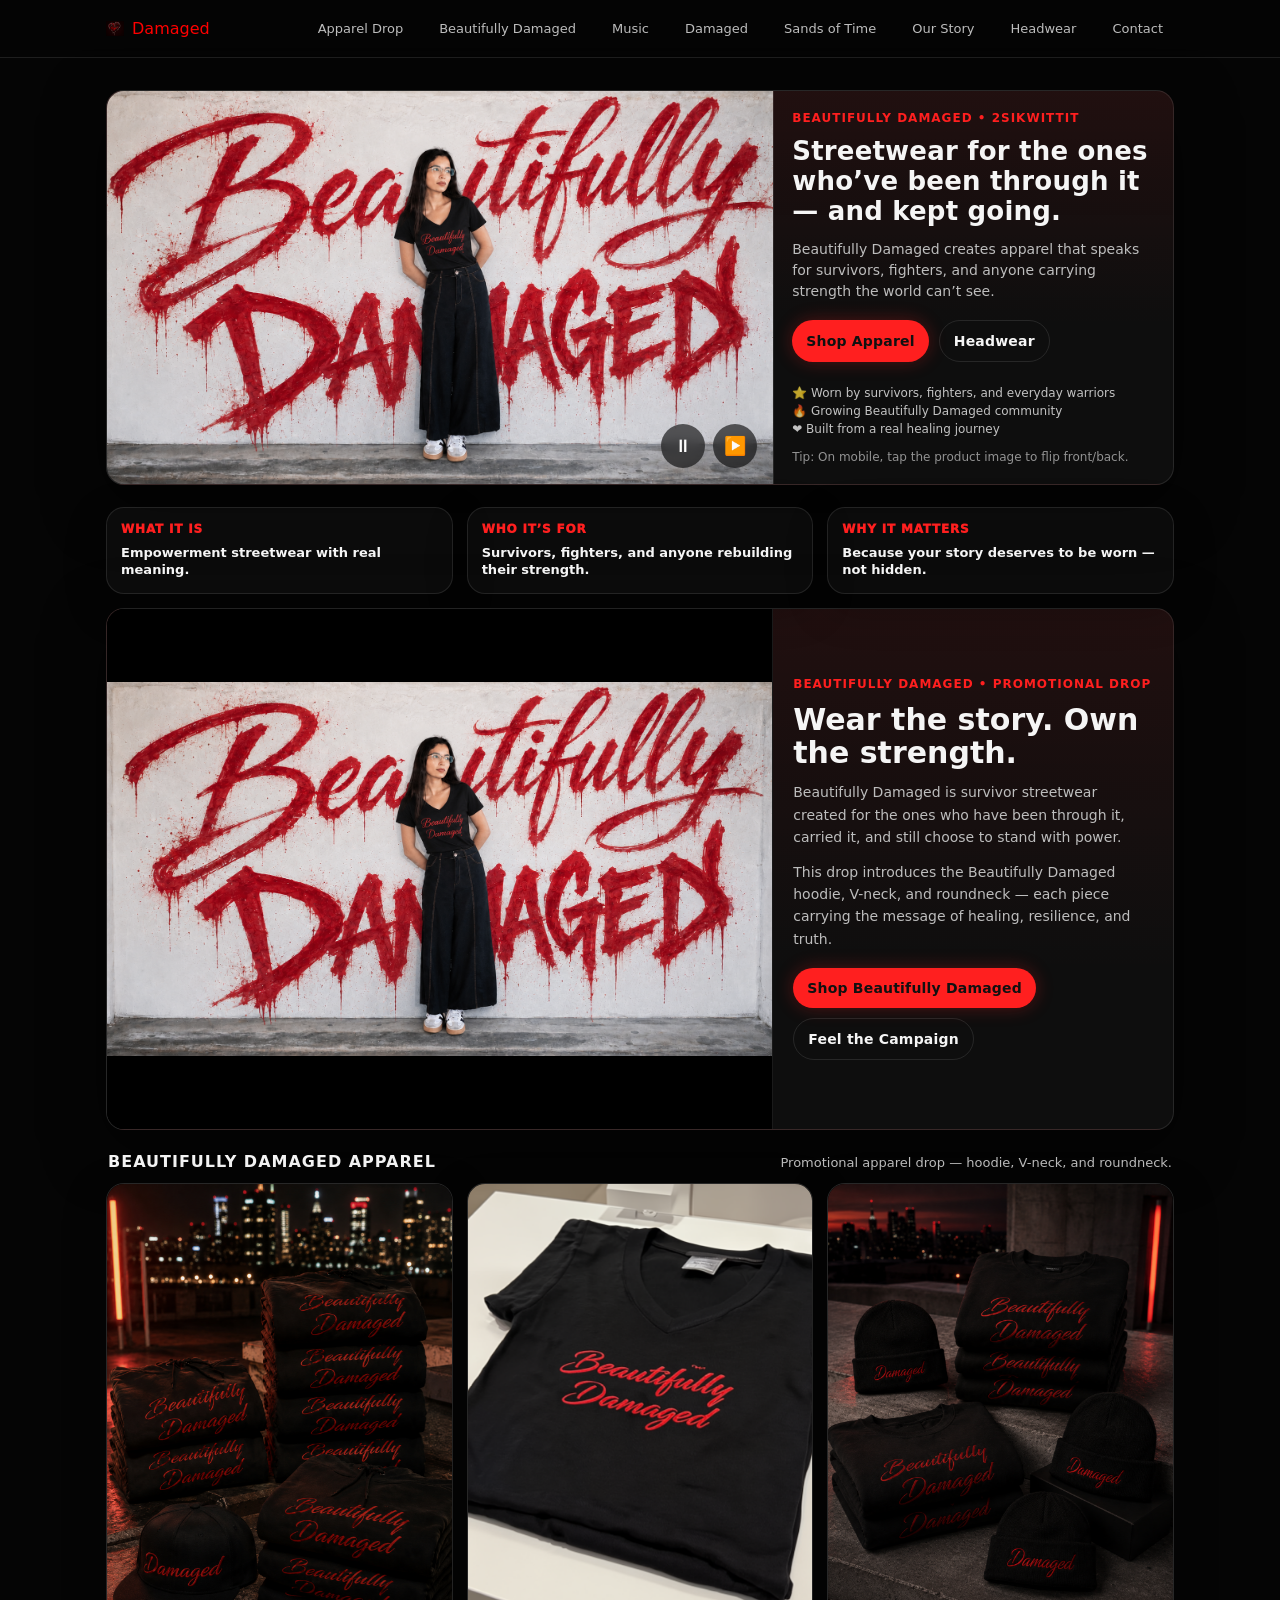
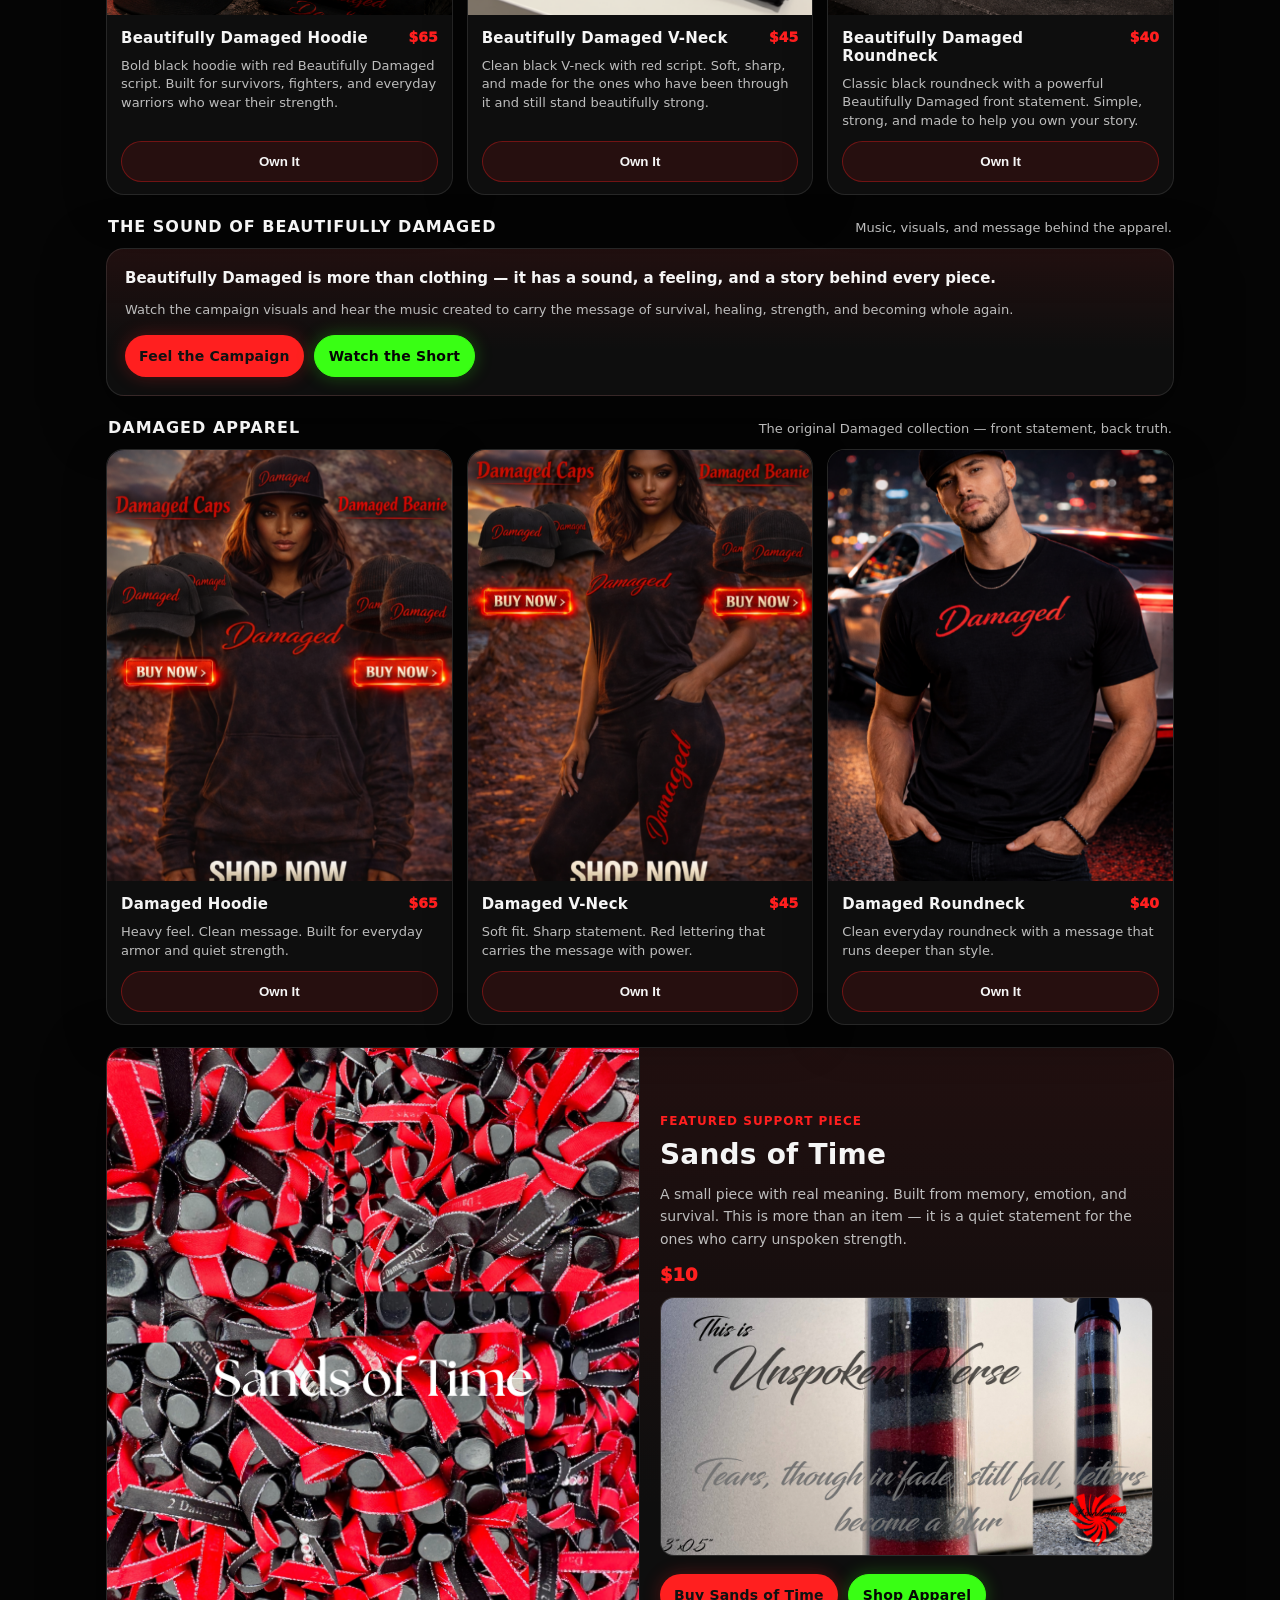
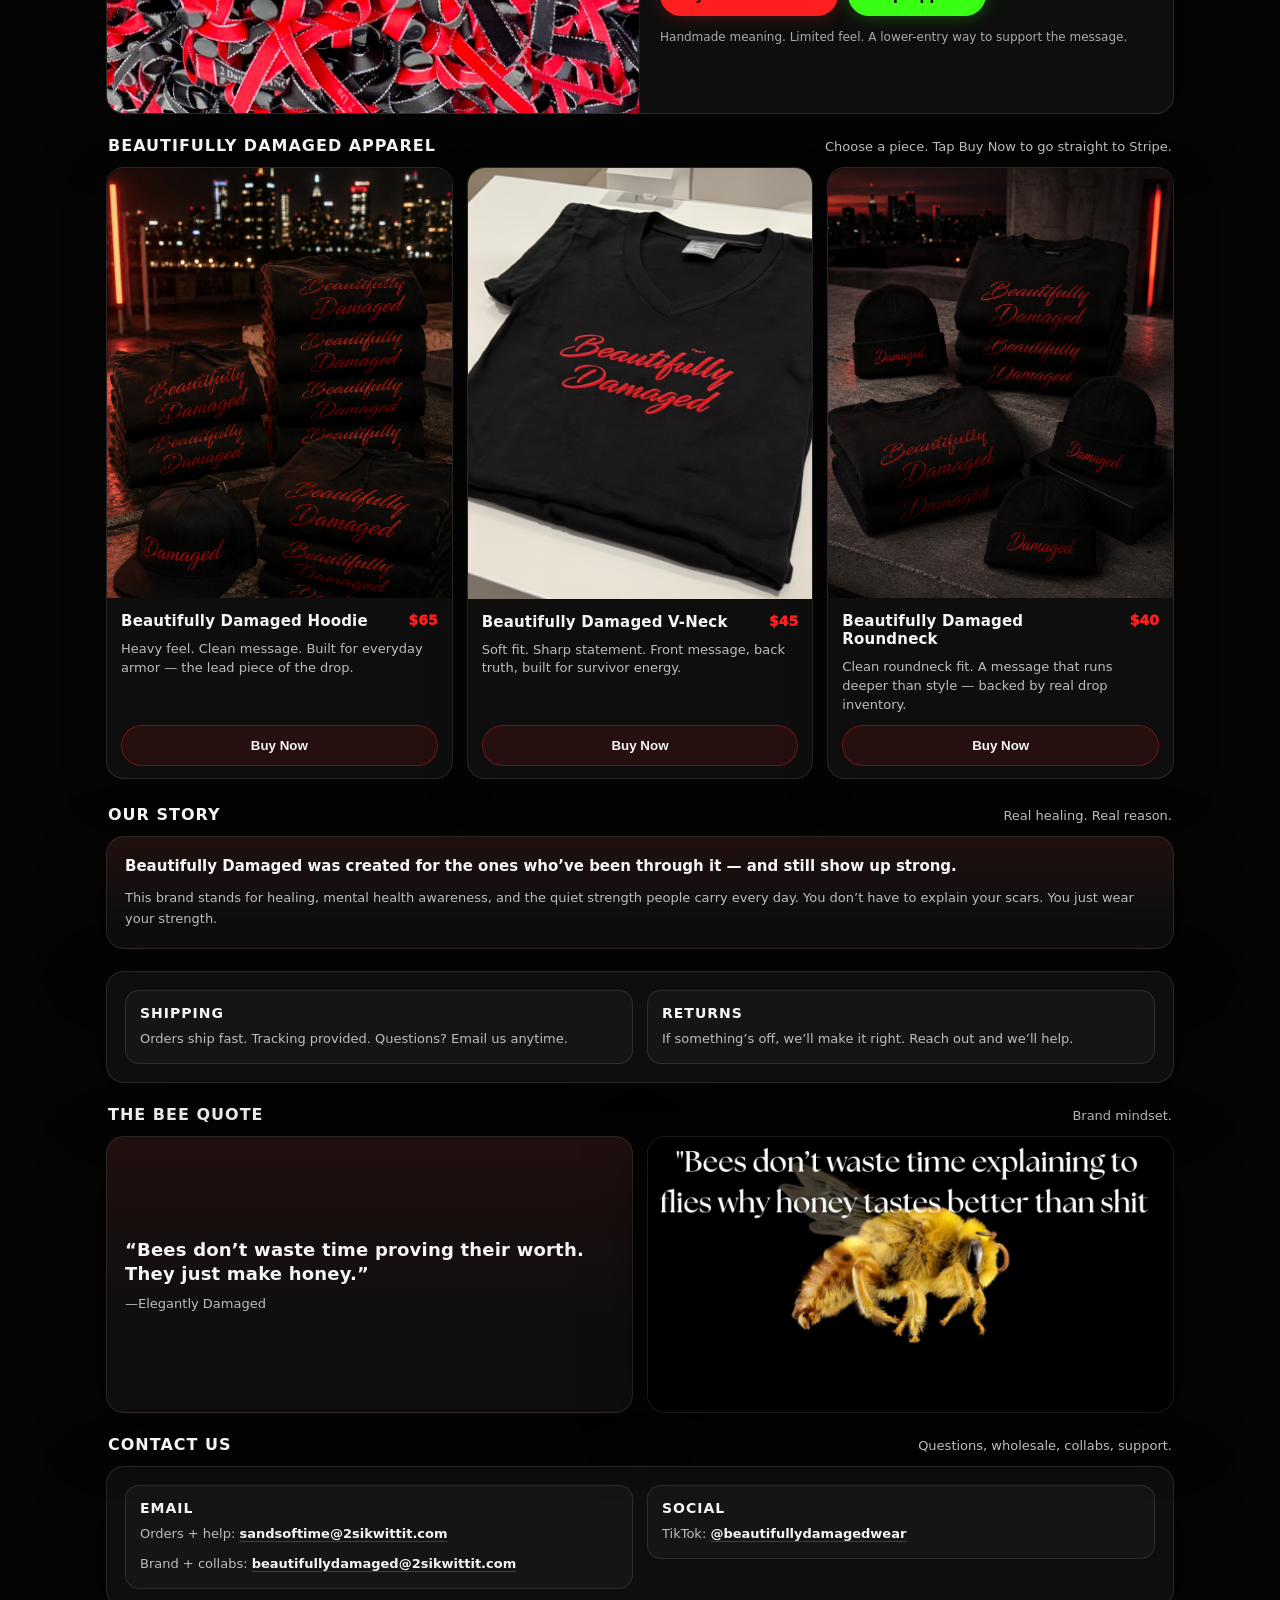
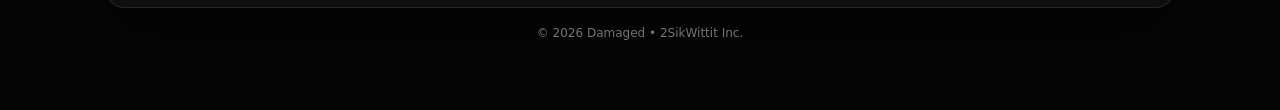
==== commit 58c67acf: "Add green glow CTA hover effects Updated the Damaged mini-site button styling with green glow hover " ====
--- a/index.html
+++ b/index.html
@@ -131,29 +131,174 @@
     }
     .btn:active{ transform: translateY(1px); }
     .btn-primary{
-      background: var(--red);
-      color:#111;
-      box-shadow: 0 10px 30px rgba(255,31,31,.22);
-    }
-    .btn-primary:hover{ filter: brightness(1.05); }
+  position: relative;
+  overflow: hidden;
+  background: var(--red);
+  color:#111;
+  box-shadow: 0 0 18px rgba(255,31,31,.28);
+  animation: redPulse 2.4s ease-in-out infinite;
+}
+
+.btn-primary:hover{
+  transform: translateY(-2px) scale(1.04);
+  box-shadow:
+    0 0 16px rgba(255,31,31,.65),
+    0 0 34px rgba(255,31,31,.35),
+    0 12px 34px rgba(255,31,31,.22);
+  filter: brightness(1.05);
+}
+
+/* Shine sweep on red button hover */
+.btn-primary::after {
+  content: "";
+  position: absolute;
+  top: 0;
+  left: -120%;
+  width: 60%;
+  height: 100%;
+  background: linear-gradient(
+    120deg,
+    transparent,
+    rgba(255,255,255,.55),
+    transparent
+  );
+  transform: skewX(-20deg);
+  transition: left .6s ease;
+}
+
+.btn-primary:hover::after {
+  left: 140%;
+}
+
+/* Soft red attention pulse */
+@keyframes redPulse {
+  0%, 100% {
+    box-shadow: 0 0 14px rgba(255,31,31,.24);
+  }
+  50% {
+    box-shadow: 0 0 26px rgba(255,31,31,.48);
+  }
+}
     .btn-ghost{
       background: transparent;
       border:1px solid var(--line);
       color:var(--text);
     }
+
     .btn-ghost:hover{ border-color: rgba(255,255,255,.25); }
 /* YouTube Shorts green button */
 .btn-short {
+  position: relative;
+  overflow: hidden;
   background: #39FF14;
   color: #050505;
   border: 1px solid #39FF14;
-  box-shadow: 0 10px 30px rgba(57,255,20,.22);
+  box-shadow: 0 0 18px rgba(57,255,20,.28);
+  animation: shortPulse 2.4s ease-in-out infinite;
 }
 
 .btn-short:hover {
-  filter: brightness(1.08);
+  transform: translateY(-2px) scale(1.04);
+  box-shadow:
+    0 0 16px rgba(57,255,20,.65),
+    0 0 34px rgba(57,255,20,.35),
+    0 12px 34px rgba(57,255,20,.22);
+  filter: brightness(1.05);
   border-color: #39FF14;
 }
+
+/* Shine sweep on hover */
+.btn-short::after {
+  content: "";
+  position: absolute;
+  top: 0;
+  left: -120%;
+  width: 60%;
+  height: 100%;
+  background: linear-gradient(
+    120deg,
+    transparent,
+    rgba(255,255,255,.65),
+    transparent
+  );
+  transform: skewX(-20deg);
+  transition: left .6s ease;
+}
+
+.btn-short:hover::after {
+  left: 140%;
+}
+
+/* Soft attention pulse */
+@keyframes shortPulse {
+  0%, 100% {
+    box-shadow: 0 0 14px rgba(57,255,20,.24);
+  }
+  50% {
+    box-shadow: 0 0 26px rgba(57,255,20,.48);
+  }
+}
+/* Soft attention pulse */
+@keyframes shortPulse {
+  0%, 100% {
+    box-shadow: 0 0 14px rgba(57,255,20,.24);
+  }
+  50% {
+    box-shadow: 0 0 26px rgba(57,255,20,.48);
+  }
+}
+
+/* Green glow campaign button */
+.btn-green-glow {
+  position: relative;
+  overflow: hidden;
+  background: #39FF14;
+  color: #050505;
+  border: 1px solid #39FF14;
+  box-shadow: 0 0 18px rgba(57,255,20,.28);
+  animation: greenPulse 2.4s ease-in-out infinite;
+}
+
+.btn-green-glow:hover {
+  transform: translateY(-2px) scale(1.04);
+  box-shadow:
+    0 0 16px rgba(57,255,20,.65),
+    0 0 34px rgba(57,255,20,.35),
+    0 12px 34px rgba(57,255,20,.22);
+  filter: brightness(1.06);
+}
+
+.btn-green-glow::after {
+  content: "";
+  position: absolute;
+  top: 0;
+  left: -120%;
+  width: 60%;
+  height: 100%;
+  background: linear-gradient(
+    120deg,
+    transparent,
+    rgba(255,255,255,.65),
+    transparent
+  );
+  transform: skewX(-20deg);
+  transition: left .6s ease;
+}
+
+.btn-green-glow:hover::after {
+  left: 140%;
+}
+
+@keyframes greenPulse {
+  0%, 100% {
+    box-shadow: 0 0 14px rgba(57,255,20,.24);
+  }
+  50% {
+    box-shadow: 0 0 26px rgba(57,255,20,.48);
+  }
+}
+
+/* Section headings */
 
     /* Section headings */
     .section{ margin-top:22px; }
@@ -201,6 +346,12 @@
   object-fit: contain;
   object-position: center;
   background: #000;
+  transition: transform .45s ease, filter .45s ease;
+}
+
+.campaign-feature-media:hover img {
+  transform: scale(1.025);
+  filter: brightness(1.08);
 }
 
 .campaign-feature-copy {
@@ -356,9 +507,16 @@
       transition: filter .12s ease, transform .12s ease, border-color .12s ease;
     }
     .btn-buy:hover{
-      filter: brightness(1.12);
-      border-color: rgba(255,31,31,.55);
-    }
+  background: #39FF14;
+  color: #050505;
+  border-color: #39FF14;
+  transform: translateY(-2px) scale(1.02);
+  box-shadow:
+    0 0 16px rgba(57,255,20,.65),
+    0 0 34px rgba(57,255,20,.35),
+    0 12px 34px rgba(57,255,20,.22);
+  filter: brightness(1.05);
+}
     .hint{
       font-size:12px;
       color:rgba(255,255,255,.55);
@@ -921,7 +1079,7 @@
     <article class="card" data-payment-link="https://buy.stripe.com/3cI28taix5F61JL4YkcfK0m">
       <div class="flip-wrapper" role="button" aria-label="Flip Beautifully Damaged V-Neck image">
         <img class="front" src="ad/images/BeautifullyDamagedV-neck.png" alt="Beautifully Damaged V-Neck">
-        <img class="back" src="ad/images/BeautifullyDamagedvneckad.png" alt="Beautifully Damaged V-Neck display">
+        <img class="back" src="ad/images/BeatifullyDamagedvneckAd.png" alt="Beautifully Damaged V-Neck display">
       </div>
 
       <div class="body">
@@ -993,7 +1151,7 @@
         Feel the Campaign
       </a>
 
-      <a class="btn btn-ghost"
+      <a class="btn btn-short"
          href="https://youtube.com/shorts/x9iWWk9F8uY"
          target="_blank"
          rel="noopener">
@@ -1113,7 +1271,7 @@
         <a class="btn btn-primary" href="https://buy.stripe.com/4gMdRb2Q54B2cop62ocfK0k" target="_blank" rel="noopener">
           Buy Sands of Time
         </a>
-        <a class="btn btn-ghost" href="#shop">Shop Apparel</a>
+        <a class="btn btn-green-glow" href="#shop">Shop Apparel</a>
       </div>
 
       <div class="featured-note">
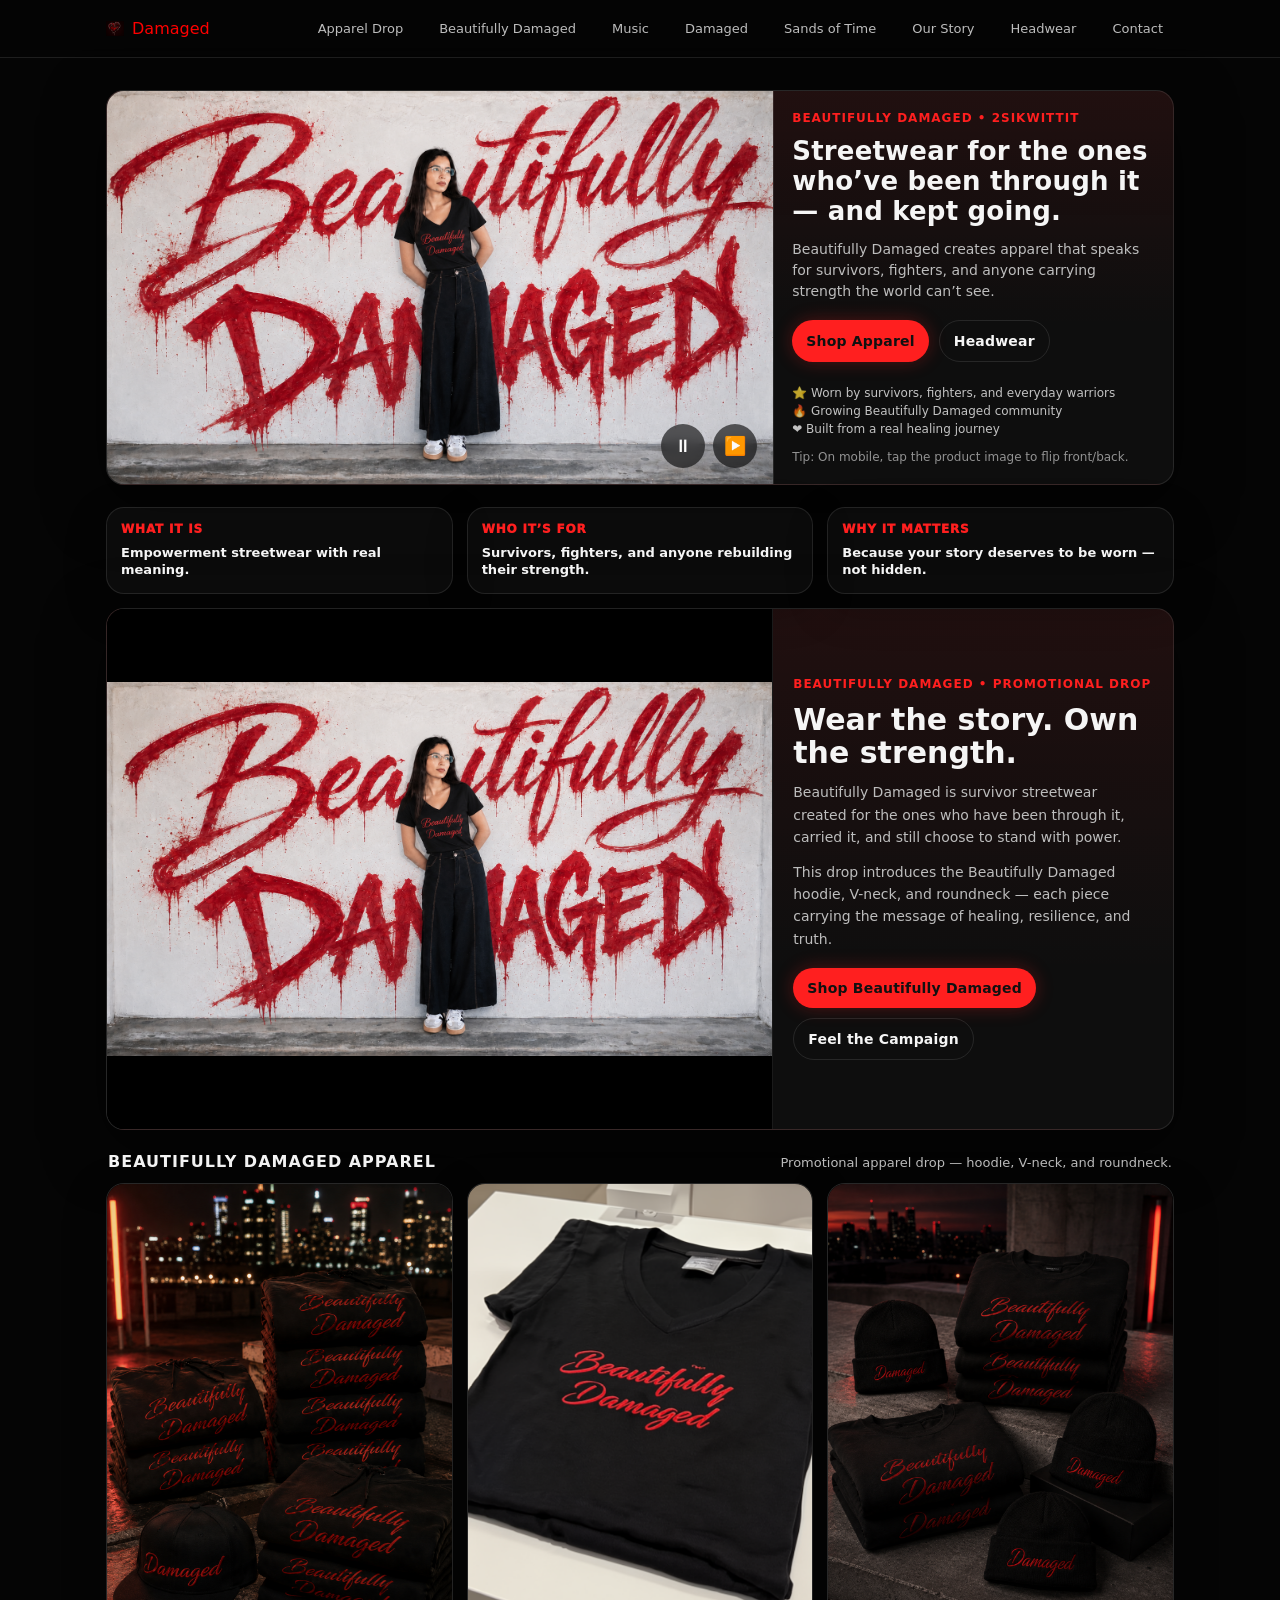
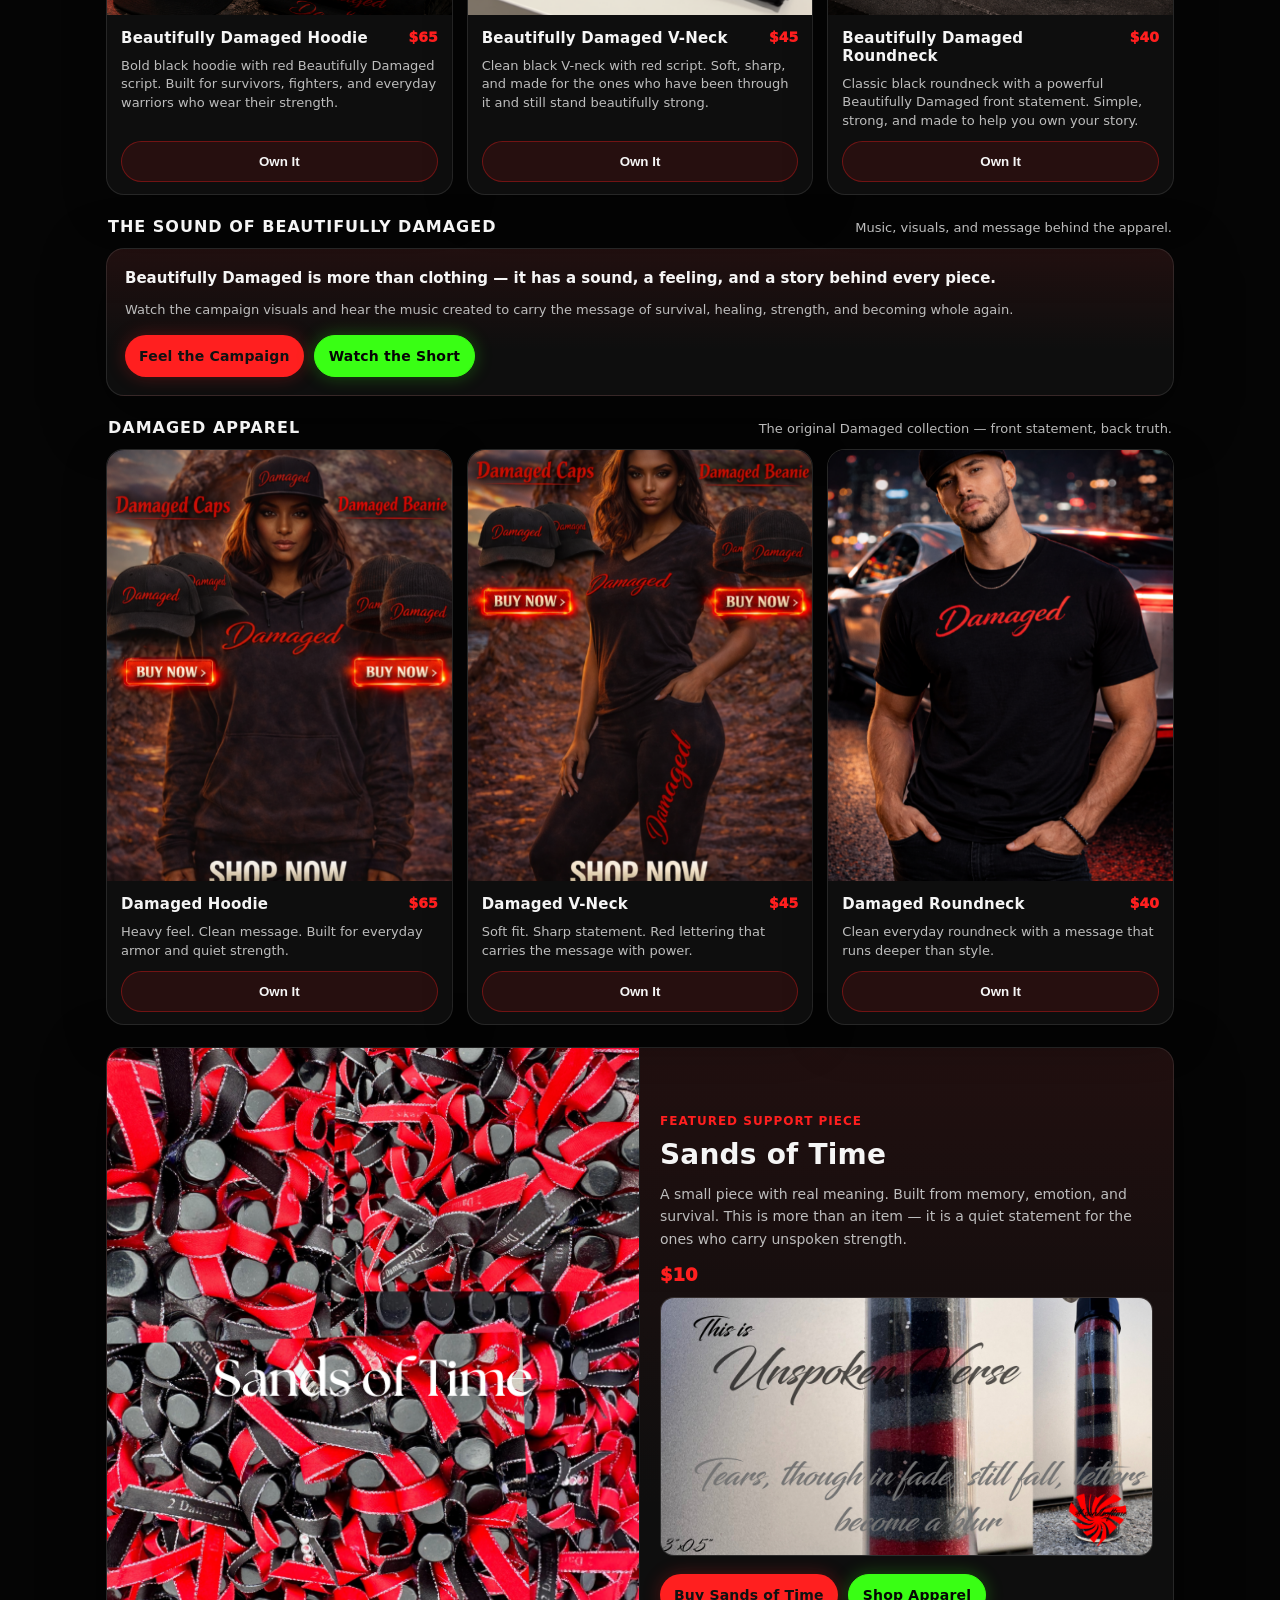
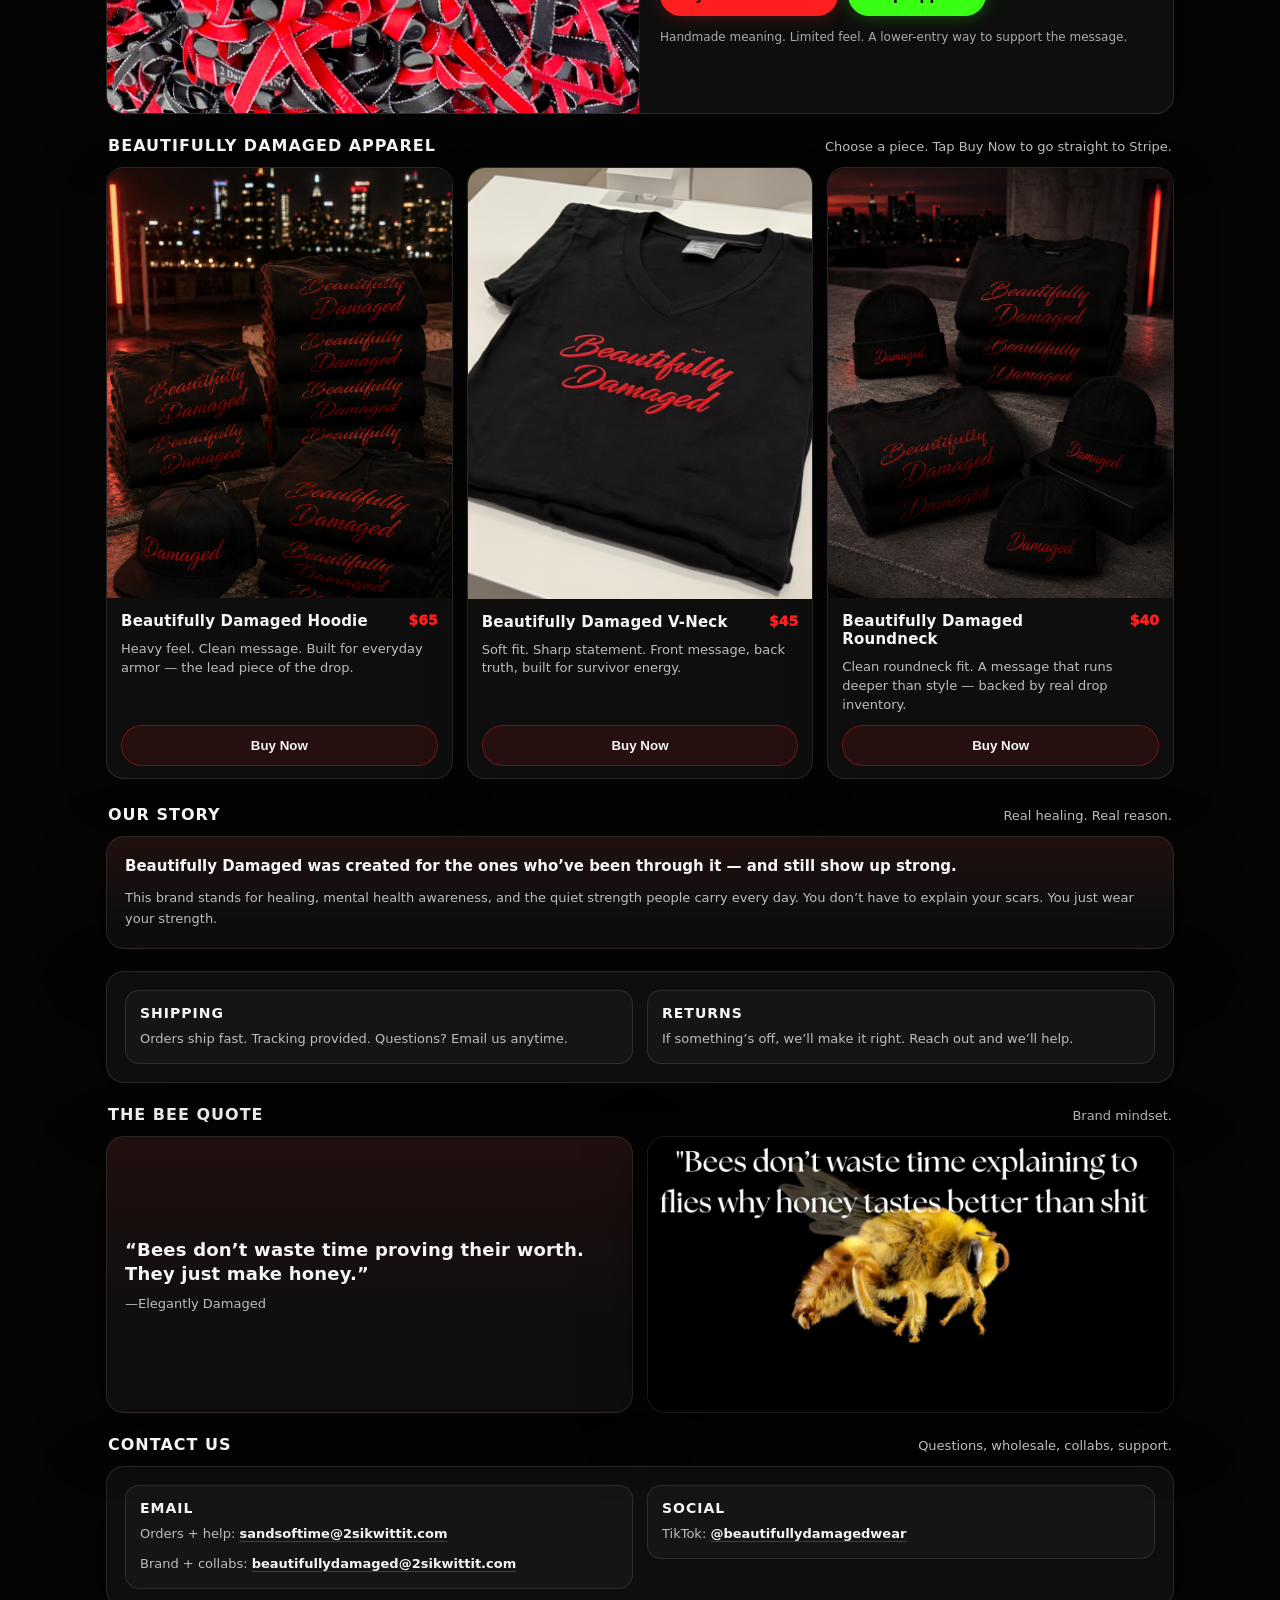
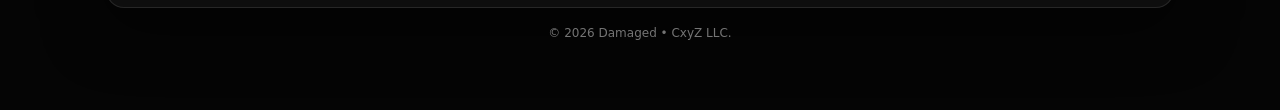
==== commit 1763e2de: "updated the index.html replaced the inc. to the correct corp. CxyZ LLC" ====
--- a/index.html
+++ b/index.html
@@ -1437,7 +1437,7 @@
       </div>
 
       <footer>
-        © <span id="year"></span> Damaged • 2SikWittit Inc.
+        © <span id="year"></span> Damaged • CxyZ LLC.
       </footer>
     </section>
 
